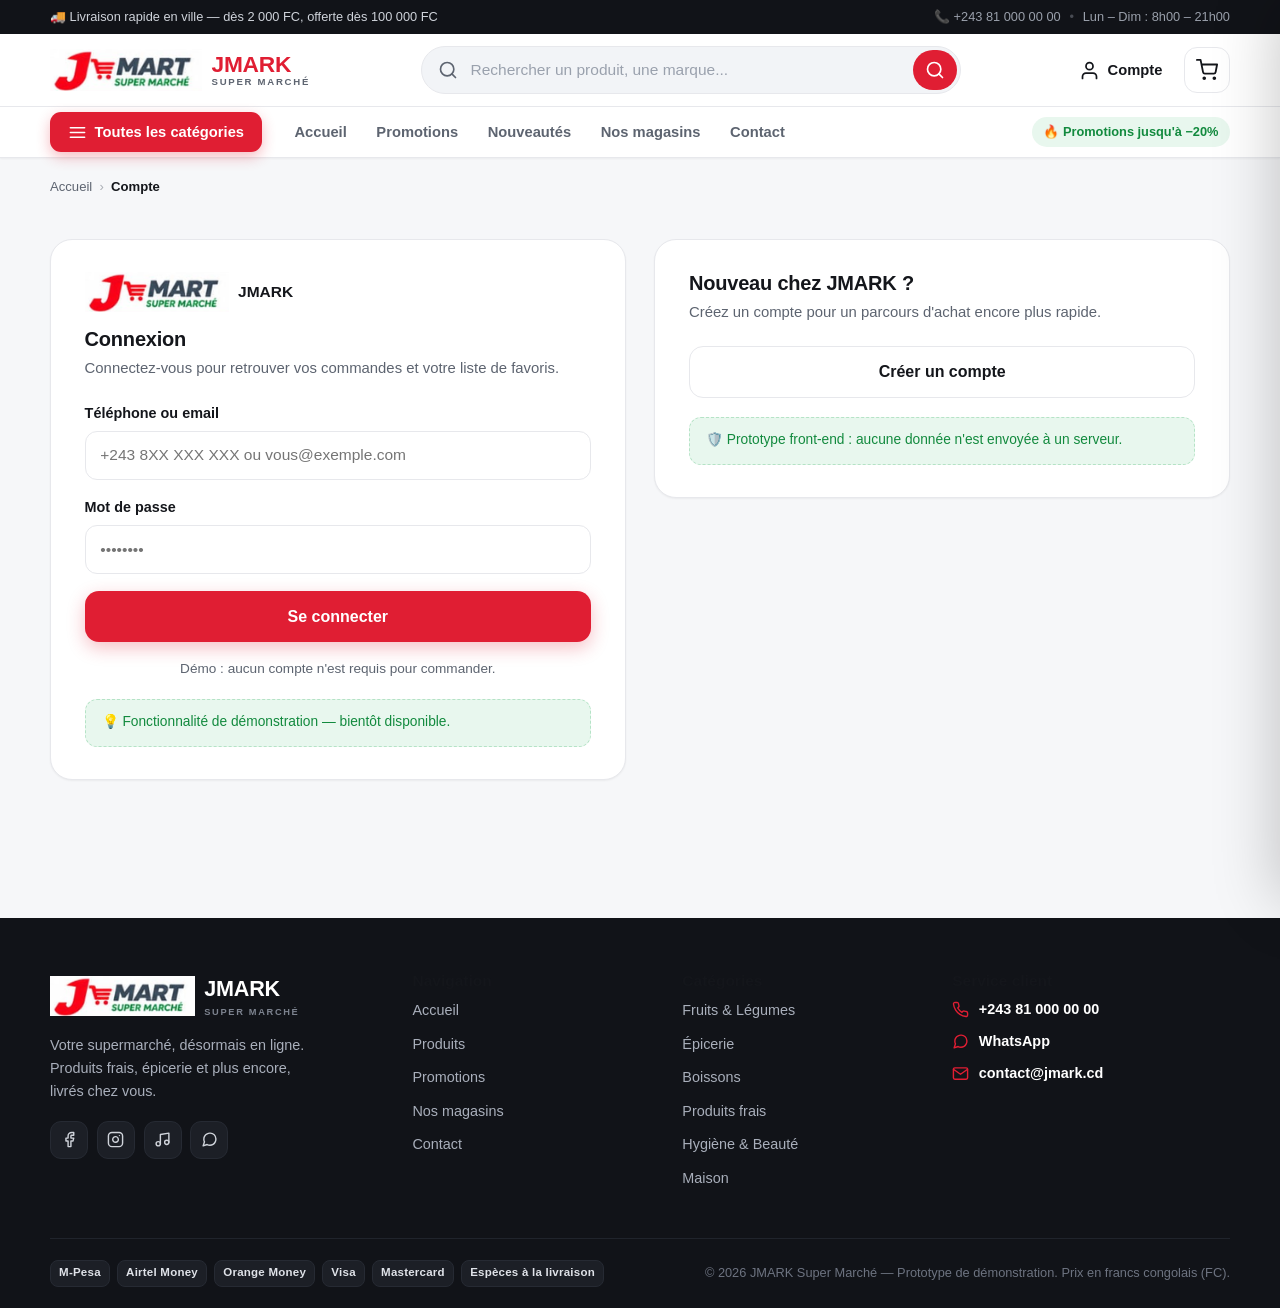
==== account.html @ 20c82e5f "Ajout maquette JMARK : prototype e-commerce front-end Site HTML/CSS/JS vanille multi-pages (panier l" ====
<!DOCTYPE html>
<html lang="fr">
<head>
<meta charset="UTF-8">
<meta name="viewport" content="width=device-width, initial-scale=1.0">
<title>JMARK — Connexion / Compte</title>
<meta name="description" content="Espace client JMARK (démonstration).">
<link rel="icon" href="assets/logo/logo.png">
<link rel="stylesheet" href="css/base.css">
<link rel="stylesheet" href="css/layout.css">
<link rel="stylesheet" href="css/components.css">
<link rel="stylesheet" href="css/pages.css">
</head>
<body data-page="account">

<!-- Barre promo -->
<div class="topbar">
  <div class="container topbar-inner">
    <span>🚚 Livraison rapide en ville — dès 2 000 FC, offerte dès 100 000 FC</span>
    <span class="topbar-contact">📞 +243 81 000 00 00 <span class="sep">•</span> Lun – Dim : 8h00 – 21h00</span>
  </div>
</div>

<!-- En-tête -->
<header class="site-header">
  <div class="container header-main">
    <button class="menu-btn" id="menuBtn" type="button" aria-label="Ouvrir le menu" aria-expanded="false">
      <svg viewBox="0 0 24 24" fill="none" stroke="currentColor" stroke-width="2" stroke-linecap="round" aria-hidden="true"><line x1="3" y1="6" x2="21" y2="6"></line><line x1="3" y1="12" x2="21" y2="12"></line><line x1="3" y1="18" x2="21" y2="18"></line></svg>
    </button>
    <a class="brand" href="index.html">
      <img src="assets/logo/logo.png" alt="JMARK">
      <span class="brand-text"><strong>JMARK</strong><small>SUPER MARCHÉ</small></span>
    </a>
    <form class="header-search" data-header-search role="search" action="products.html">
      <svg viewBox="0 0 24 24" fill="none" stroke="currentColor" stroke-width="2" stroke-linecap="round" stroke-linejoin="round" aria-hidden="true"><circle cx="11" cy="11" r="8"></circle><line x1="21" y1="21" x2="16.65" y2="16.65"></line></svg>
      <input type="search" name="q" placeholder="Rechercher un produit, une marque..." aria-label="Rechercher un produit">
      <button type="submit" aria-label="Lancer la recherche">
        <svg viewBox="0 0 24 24" fill="none" stroke="currentColor" stroke-width="2" stroke-linecap="round" stroke-linejoin="round" aria-hidden="true"><circle cx="11" cy="11" r="8"></circle><line x1="21" y1="21" x2="16.65" y2="16.65"></line></svg>
      </button>
    </form>
    <div class="header-actions">
      <a class="header-link" href="account.html">
        <svg viewBox="0 0 24 24" fill="none" stroke="currentColor" stroke-width="2" stroke-linecap="round" stroke-linejoin="round" aria-hidden="true"><path d="M20 21v-2a4 4 0 0 0-4-4H8a4 4 0 0 0-4 4v2"></path><circle cx="12" cy="7" r="4"></circle></svg>
        <span>Compte</span>
      </a>
      <button class="cart-btn" id="cartOpen" type="button" aria-label="Ouvrir le panier">
        <svg viewBox="0 0 24 24" fill="none" stroke="currentColor" stroke-width="2" stroke-linecap="round" stroke-linejoin="round" aria-hidden="true"><circle cx="9" cy="21" r="1"></circle><circle cx="20" cy="21" r="1"></circle><path d="M1 1h4l2.68 13.39a2 2 0 0 0 2 1.61h9.72a2 2 0 0 0 2-1.61L23 6H6"></path></svg>
        <b class="cart-count" data-cart-count>0</b>
      </button>
    </div>
  </div>
  <div class="header-nav">
    <div class="container header-nav-inner">
      <div class="cat-wrap">
        <button class="cat-btn" id="catBtn" type="button" aria-expanded="false">
          <svg viewBox="0 0 24 24" fill="none" stroke="currentColor" stroke-width="2" stroke-linecap="round" aria-hidden="true"><line x1="3" y1="6" x2="21" y2="6"></line><line x1="3" y1="12" x2="21" y2="12"></line><line x1="3" y1="18" x2="21" y2="18"></line></svg>
          <span>Toutes les catégories</span>
        </button>
        <div class="cat-menu" id="catMenu" aria-hidden="true">
          <div class="cat-menu-title">Parcourir les catégories</div>
          <div class="cat-menu-list" id="catMenuList"></div>
          <a class="cat-menu-all" href="products.html">Voir tout le catalogue</a>
        </div>
      </div>
      <nav class="main-nav" id="mainNav" aria-label="Navigation principale">
        <div class="main-nav-links">
          <a class="nav-link is-active" data-nav="home" href="index.html">Accueil</a>
          <a class="nav-link" data-nav="promotions" href="promotions.html">Promotions</a>
          <a class="nav-link" href="products.html?cat=nouveautes">Nouveautés</a>
          <a class="nav-link" data-nav="stores" href="stores.html">Nos magasins</a>
          <a class="nav-link" data-nav="contact" href="contact.html">Contact</a>
        </div>
        <div class="main-nav-cats">
          <div class="mob-cats-title">Toutes les catégories</div>
          <div class="mob-cats" id="mobCats"></div>
        </div>
      </nav>
      <div class="header-chip">🔥 Promotions jusqu'à −20%</div>
    </div>
  </div>
</header>

<!-- Drawer panier -->
<div class="drawer-overlay" id="drawerOverlay" data-drawer-close></div>
<aside class="cart-drawer" id="cartDrawer" aria-hidden="true" aria-label="Panier">
  <div class="drawer-head">
    <h3>Mon panier <span id="drawerHeadCount"></span></h3>
    <button class="drawer-close" type="button" data-drawer-close aria-label="Fermer le panier">
      <svg viewBox="0 0 24 24" fill="none" stroke="currentColor" stroke-width="2" stroke-linecap="round" aria-hidden="true"><line x1="18" y1="6" x2="6" y2="18"></line><line x1="6" y1="6" x2="18" y2="18"></line></svg>
    </button>
  </div>
  <div class="drawer-items" id="drawerItems"></div>
  <div class="drawer-empty" id="drawerEmpty">
    <div class="de-icon">
      <svg viewBox="0 0 24 24" fill="none" stroke="currentColor" stroke-width="2" stroke-linecap="round" stroke-linejoin="round" aria-hidden="true"><circle cx="9" cy="21" r="1"></circle><circle cx="20" cy="21" r="1"></circle><path d="M1 1h4l2.68 13.39a2 2 0 0 0 2 1.61h9.72a2 2 0 0 0 2-1.61L23 6H6"></path></svg>
    </div>
    <h3>Votre panier est vide</h3>
    <p>Parcourez nos rayons et ajoutez vos produits préférés.</p>
    <a class="btn btn-primary" href="products.html">Découvrir les produits</a>
  </div>
  <div class="drawer-foot" id="drawerFoot">
    <div class="drawer-sub-row"><span>Sous-total</span><span id="drawerSub">0 FC</span></div>
    <div class="drawer-grand"><span>TOTAL</span><span id="drawerTotal">0 FC</span></div>
    <a class="btn btn-outline btn-block" href="cart.html">Voir le panier</a>
    <a class="btn btn-primary btn-block" href="checkout.html">Commander</a>
    <div class="drawer-free">🚚 Livraison offerte dès 100 000 FC</div>
  </div>
</aside>

<!-- Contenu principal -->
<main>
<div class="container"><div class="breadcrumbs"><a href="index.html">Accueil</a> <span class="sep">›</span> <span class="current">Compte</span></div></div>
<section class="section" style="padding-top:1.2rem">
  <div class="container">
    <div class="auth-layout">
      <div class="auth-card">
        <div class="auth-brand"><img src="assets/logo/logo.png" alt="JMARK"><strong>JMARK</strong></div>
        <h2>Connexion</h2>
        <p class="auth-sub">Connectez-vous pour retrouver vos commandes et votre liste de favoris.</p>
        <form id="accountForm" novalidate>
          <div class="field">
            <label for="accId">Téléphone ou email</label>
            <input id="accId" type="text" placeholder="+243 8XX XXX XXX ou vous@exemple.com">
          </div>
          <div class="field">
            <label for="accPwd">Mot de passe</label>
            <div style="position:relative">
              <input id="accPwd" type="password" placeholder="••••••••">
            </div>
          </div>
          <button class="btn btn-primary btn-lg btn-block" type="submit">Se connecter</button>
        </form>
        <p class="is-muted" style="font-size:.85rem;text-align:center;margin:1rem 0 0">Démo : aucun compte n'est requis pour commander.</p>
        <div class="auth-note">💡 Fonctionnalité de démonstration — bientôt disponible.</div>
      </div>
      <div class="auth-card">
        <h2>Nouveau chez JMARK ?</h2>
        <p class="auth-sub">Créez un compte pour un parcours d'achat encore plus rapide.</p>
        <a class="btn btn-outline btn-lg btn-block" href="#" id="accountSignupBtn">Créer un compte</a>
        <div class="auth-note">🛡️ Prototype front-end : aucune donnée n'est envoyée à un serveur.</div>
      </div>
    </div>
  </div>
</section>
</main>

<!-- Pied de page -->
<footer class="site-footer">
  <div class="container">
    <div class="footer-grid">
      <div>
        <div class="footer-brand">
          <img src="assets/logo/logo.png" alt="JMARK">
          <span><strong>JMARK</strong><small>SUPER MARCHÉ</small></span>
        </div>
        <p class="footer-desc">Votre supermarché, désormais en ligne. Produits frais, épicerie et plus encore, livrés chez vous.</p>
        <div class="socials">
          <a href="#" data-notify="Nos réseaux sociaux arrivent bientôt." aria-label="Facebook"><svg viewBox="0 0 24 24" fill="none" stroke="currentColor" stroke-width="2" stroke-linecap="round" stroke-linejoin="round"><path d="M18 2h-3a5 5 0 0 0-5 5v3H7v4h3v8h4v-8h3l1-4h-4V7a1 1 0 0 1 1-1h3z"></path></svg></a>
          <a href="#" data-notify="Nos réseaux sociaux arrivent bientôt." aria-label="Instagram"><svg viewBox="0 0 24 24" fill="none" stroke="currentColor" stroke-width="2" stroke-linecap="round" stroke-linejoin="round"><rect x="2" y="2" width="20" height="20" rx="5" ry="5"></rect><path d="M16 11.37A4 4 0 1 1 12.63 8 4 4 0 0 1 16 11.37z"></path><line x1="17.5" y1="6.5" x2="17.51" y2="6.5"></line></svg></a>
          <a href="#" data-notify="Nos réseaux sociaux arrivent bientôt." aria-label="TikTok"><svg viewBox="0 0 24 24" fill="none" stroke="currentColor" stroke-width="2" stroke-linecap="round" stroke-linejoin="round"><path d="M9 18V5l12-2v13"></path><circle cx="6" cy="18" r="3"></circle><circle cx="18" cy="16" r="3"></circle></svg></a>
          <a href="#" data-notify="Nos réseaux sociaux arrivent bientôt." aria-label="WhatsApp"><svg viewBox="0 0 24 24" fill="none" stroke="currentColor" stroke-width="2" stroke-linecap="round" stroke-linejoin="round"><path d="M21 11.5a8.38 8.38 0 0 1-.9 3.8 8.5 8.5 0 0 1-7.6 4.7 8.38 8.38 0 0 1-3.8-.9L3 21l1.9-5.7a8.38 8.38 0 0 1-.9-3.8 8.5 8.5 0 0 1 4.7-7.6 8.38 8.38 0 0 1 3.8-.9h.5a8.48 8.48 0 0 1 8 8v.5z"></path></svg></a>
        </div>
      </div>
      <div class="footer-col">
        <h4>Navigation</h4>
        <ul>
          <li><a href="index.html">Accueil</a></li>
          <li><a href="products.html">Produits</a></li>
          <li><a href="promotions.html">Promotions</a></li>
          <li><a href="stores.html">Nos magasins</a></li>
          <li><a href="contact.html">Contact</a></li>
        </ul>
      </div>
      <div class="footer-col">
        <h4>Catégories</h4>
        <ul>
          <li><a href="products.html?category=Fruits%20%26%20L%C3%A9gumes">Fruits &amp; Légumes</a></li>
          <li><a href="products.html?category=%C3%89picerie">Épicerie</a></li>
          <li><a href="products.html?category=Boissons">Boissons</a></li>
          <li><a href="products.html?category=Produits%20frais">Produits frais</a></li>
          <li><a href="products.html?category=Hygi%C3%A8ne%20%26%20Beaut%C3%A9">Hygiène &amp; Beauté</a></li>
          <li><a href="products.html?category=Maison">Maison</a></li>
        </ul>
      </div>
      <div class="footer-col">
        <h4>Service client</h4>
        <ul class="footer-contact">
          <li><svg viewBox="0 0 24 24" fill="none" stroke="currentColor" stroke-width="2" stroke-linecap="round" stroke-linejoin="round"><path d="M22 16.92v3a2 2 0 0 1-2.18 2 19.79 19.79 0 0 1-8.63-3.07 19.5 19.5 0 0 1-6-6 19.79 19.79 0 0 1-3.07-8.67A2 2 0 0 1 4.11 2h3a2 2 0 0 1 2 1.72 12.84 12.84 0 0 0 .7 2.81 2 2 0 0 1-.45 2.11L8.09 9.91a16 16 0 0 0 6 6l1.27-1.27a2 2 0 0 1 2.11-.45 12.84 12.84 0 0 0 2.81.7A2 2 0 0 1 22 16.92z"></path></svg><a class="fc-hl" href="tel:+243810000000">+243 81 000 00 00</a></li>
          <li><svg viewBox="0 0 24 24" fill="none" stroke="currentColor" stroke-width="2" stroke-linecap="round" stroke-linejoin="round"><path d="M21 11.5a8.38 8.38 0 0 1-.9 3.8 8.5 8.5 0 0 1-7.6 4.7 8.38 8.38 0 0 1-3.8-.9L3 21l1.9-5.7a8.38 8.38 0 0 1-.9-3.8 8.5 8.5 0 0 1 4.7-7.6 8.38 8.38 0 0 1 3.8-.9h.5a8.48 8.48 0 0 1 8 8v.5z"></path></svg><a class="fc-hl" href="https://wa.me/243810000000">WhatsApp</a></li>
          <li><svg viewBox="0 0 24 24" fill="none" stroke="currentColor" stroke-width="2" stroke-linecap="round" stroke-linejoin="round"><path d="M4 4h16c1.1 0 2 .9 2 2v12c0 1.1-.9 2-2 2H4c-1.1 0-2-.9-2-2V6c0-1.1.9-2 2-2z"></path><polyline points="22,6 12,13 2,6"></polyline></svg><a class="fc-hl" href="mailto:contact@jmark.cd">contact@jmark.cd</a></li>
        </ul>
      </div>
    </div>
    <div class="footer-bottom">
      <div class="pay-chips">
        <span class="pay-chip">M-Pesa</span>
        <span class="pay-chip">Airtel Money</span>
        <span class="pay-chip">Orange Money</span>
        <span class="pay-chip">Visa</span>
        <span class="pay-chip">Mastercard</span>
        <span class="pay-chip">Espèces à la livraison</span>
      </div>
      <div class="footer-copy">© 2026 JMARK Super Marché — Prototype de démonstration. Prix en francs congolais (FC).</div>
    </div>
  </div>
</footer>

<!-- Navigation basse mobile -->
<nav class="bottom-nav" aria-label="Navigation mobile">
  <a class="bn-item is-active" data-bn="home" href="index.html">
    <svg viewBox="0 0 24 24" fill="none" stroke="currentColor" stroke-width="2" stroke-linecap="round" stroke-linejoin="round" aria-hidden="true"><path d="M3 9l9-7 9 7v11a2 2 0 0 1-2 2H5a2 2 0 0 1-2-2z"></path><polyline points="9 22 9 12 15 12 15 22"></polyline></svg>
    <span>Accueil</span>
  </a>
  <button class="bn-item" id="bottomSearch" type="button">
    <svg viewBox="0 0 24 24" fill="none" stroke="currentColor" stroke-width="2" stroke-linecap="round" stroke-linejoin="round" aria-hidden="true"><circle cx="11" cy="11" r="8"></circle><line x1="21" y1="21" x2="16.65" y2="16.65"></line></svg>
    <span>Rechercher</span>
  </button>
  <button class="bn-item" id="bottomCart" type="button" aria-label="Ouvrir le panier">
    <svg viewBox="0 0 24 24" fill="none" stroke="currentColor" stroke-width="2" stroke-linecap="round" stroke-linejoin="round" aria-hidden="true"><circle cx="9" cy="21" r="1"></circle><circle cx="20" cy="21" r="1"></circle><path d="M1 1h4l2.68 13.39a2 2 0 0 0 2 1.61h9.72a2 2 0 0 0 2-1.61L23 6H6"></path></svg>
    <span>Panier</span>
    <b class="bn-count is-hidden" data-cart-count>0</b>
  </button>
  <a class="bn-item" data-bn="account" href="account.html">
    <svg viewBox="0 0 24 24" fill="none" stroke="currentColor" stroke-width="2" stroke-linecap="round" stroke-linejoin="round" aria-hidden="true"><path d="M20 21v-2a4 4 0 0 0-4-4H8a4 4 0 0 0-4 4v2"></path><circle cx="12" cy="7" r="4"></circle></svg>
    <span>Compte</span>
  </a>
</nav>

<script src="js/data.js"></script>
<script src="js/cart.js"></script>
<script src="js/main.js"></script>
</body>
</html>
---- css/base.css ----
/* ============================================
   JMARK SUPER MARCHÉ — Base : tokens, reset,
   typographie, boutons, formulaires, badges
   ============================================ */

:root{
  --c-bg:#f6f7f9;
  --c-surface:#ffffff;
  --c-surface-2:#f2f4f7;
  --c-primary:#e01e33;            /* rouge JMARK */
  --c-primary-dark:#b21226;
  --c-primary-soft:#fdeaec;
  --c-accent:#16a34a;             /* vert produits frais */
  --c-accent-dark:#128a3e;
  --c-accent-soft:#e8f7ee;
  --c-warn:#d97706;
  --c-text:#14161b;
  --c-muted:#5d6470;
  --c-border:#e7e8ec;
  --c-success:#16a34a;
  --c-danger:#dc2626;
  --radius:16px;
  --radius-sm:10px;
  --radius-lg:22px;
  --shadow-sm:0 1px 2px rgba(20,22,27,.05);
  --shadow-md:0 8px 26px rgba(20,22,27,.09);
  --shadow-lg:0 22px 54px rgba(20,22,27,.16);
  --font:-apple-system,BlinkMacSystemFont,"Segoe UI",Roboto,"Helvetica Neue",Arial,sans-serif;
  --header-h:72px;
}

*,*::before,*::after{box-sizing:border-box}
html{scroll-behavior:smooth}
body{
  margin:0;background:var(--c-bg);
  color:var(--c-text);font:15.5px/1.55 var(--font);
  -webkit-font-smoothing:antialiased;
  min-height:100vh;display:flex;flex-direction:column;
}
body.no-scroll{overflow:hidden}
main{flex:1}
img{max-width:100%;display:block}
h1,h2,h3,h4{line-height:1.18;margin:0 0 .5em;color:var(--c-text)}
h1{font-size:clamp(1.9rem,4.5vw,2.9rem);letter-spacing:-.02em;font-weight:800}
h2{font-size:clamp(1.35rem,3vw,1.75rem);letter-spacing:-.01em;font-weight:800}
h3{font-size:1.08rem;font-weight:700}
p{margin:0 0 1em}
a{color:inherit;text-decoration:none}
ul{margin:0;padding:0;list-style:none}
input,select,textarea,button{font:inherit}
button{cursor:pointer}
svg{flex:none}

.container{width:100%;max-width:1220px;margin:0 auto;padding:0 20px}

/* ---------- Utilitaires ---------- */
.is-hidden{display:none !important}
.is-muted{color:var(--c-muted)}
.text-center{text-align:center}

/* ---------- Boutons ---------- */
.btn{
  display:inline-flex;align-items:center;justify-content:center;gap:.5rem;
  border:1px solid transparent;border-radius:12px;
  padding:.72em 1.25em;font-weight:650;font-size:.94rem;line-height:1.2;
  cursor:pointer;white-space:nowrap;user-select:none;text-align:center;
  transition:background-color .18s,border-color .18s,color .18s,transform .12s,box-shadow .18s;
}
.btn:focus-visible{outline:3px solid rgba(224,30,51,.35);outline-offset:2px}
.btn:active{transform:translateY(1px)}
.btn svg{width:18px;height:18px}

.btn-primary{background:var(--c-primary);color:#fff;box-shadow:0 6px 18px rgba(224,30,51,.28)}
.btn-primary:hover{background:var(--c-primary-dark)}
.btn-outline{background:var(--c-surface);border-color:var(--c-border);color:var(--c-text)}
.btn-outline:hover{border-color:var(--c-primary);color:var(--c-primary)}
.btn-ghost{background:transparent;color:var(--c-muted)}
.btn-ghost:hover{background:var(--c-surface-2);color:var(--c-text)}
.btn-white{background:#fff;color:var(--c-primary)}
.btn-white:hover{background:var(--c-primary-soft)}
.btn-success{background:var(--c-accent);color:#fff}
.btn-success:hover{background:var(--c-accent-dark)}

.btn-block{width:100%}
.btn-lg{padding:.95em 1.7em;font-size:1rem;border-radius:14px}
.btn-sm{padding:.5em .9em;font-size:.85rem;border-radius:10px}
.btn[disabled],.btn.is-busy{opacity:.6;cursor:not-allowed}
.btn-spinner{width:18px;height:18px;border-radius:50%;
  border:3px solid rgba(255,255,255,.35);border-top-color:#fff;
  animation:spin .7s linear infinite}

@keyframes spin{to{transform:rotate(360deg)}}

/* ---------- Formulaires ---------- */
.field{margin-bottom:1.05rem}
.field label{display:block;font-weight:650;font-size:.9rem;margin-bottom:.4rem}
.field label .req{color:var(--c-danger)}
.field input,.field select,.field textarea{
  width:100%;padding:.74em .95em;border:1px solid var(--c-border);border-radius:12px;
  background:#fff;color:var(--c-text);transition:border-color .15s,box-shadow .15s;
}
.field input:focus,.field select:focus,.field textarea:focus{
  outline:none;border-color:var(--c-primary);box-shadow:0 0 0 4px var(--c-primary-soft);
}
.field.has-error input,.field.has-error select,.field.has-error textarea{border-color:var(--c-danger);box-shadow:0 0 0 4px rgba(220,38,38,.08)}
.field .error{display:none;color:var(--c-danger);font-size:.8rem;margin-top:.3rem}
.field.has-error .error{display:block}
.field-hint{font-size:.8rem;color:var(--c-muted);margin-top:.25rem}
.grid-2{display:grid;grid-template-columns:1fr 1fr;gap:0 1rem}

/* ---------- Badges & pastilles ---------- */
.discount-pill{
  position:absolute;left:12px;top:12px;z-index:2;
  background:var(--c-primary);color:#fff;font-size:.78rem;font-weight:800;
  letter-spacing:.02em;border-radius:999px;padding:.38em .75em;
  box-shadow:0 4px 12px rgba(224,30,51,.35);
}
.product-badge{
  position:absolute;right:12px;top:12px;z-index:2;
  background:#fff;color:var(--c-text);font-size:.72rem;font-weight:750;
  letter-spacing:.03em;border-radius:999px;padding:.36em .72em;
  border:1px solid var(--c-border);box-shadow:var(--shadow-sm);
}
.product-badge.is-new{background:var(--c-accent-soft);color:var(--c-accent-dark);border-color:rgba(22,163,74,.25)}
.stock-badge{display:inline-flex;align-items:center;gap:.45rem;font-size:.88rem;font-weight:650}
.stock-badge .dot{width:9px;height:9px;border-radius:50%}
.stock-badge.is-in{color:var(--c-accent-dark)}
.stock-badge.is-in .dot{background:var(--c-accent)}
.stock-badge.is-out{color:var(--c-muted)}
.stock-badge.is-out .dot{background:#cbd2dc}
.badge-free{background:var(--c-accent-soft);color:var(--c-accent-dark);font-size:.74rem;font-weight:750;
  border-radius:999px;padding:.24em .65em;white-space:nowrap}

/* Introduction de page */
.page-intro{background:linear-gradient(180deg,#fff,var(--c-bg));padding:1.9rem 0 .4rem}
.page-intro h1{margin-bottom:.25rem}
.page-intro p{color:var(--c-muted);margin:0}
.intro-row{display:flex;align-items:flex-end;justify-content:space-between;gap:1rem;flex-wrap:wrap}
---- css/layout.css ----
/* ============================================
   JMARK — Layout : barre promo, header, hero,
   sections, footer, nav basse, drawer, toast
   ============================================ */

/* ---------- Barre supérieure ---------- */
.topbar{background:#111318;color:#cfd3da;font-size:.8rem}
.topbar-inner{display:flex;align-items:center;justify-content:space-between;gap:1rem;min-height:34px;flex-wrap:wrap;padding-top:4px;padding-bottom:4px}
.topbar strong{color:#fff}
.topbar .topbar-contact{display:flex;align-items:center;gap:.55rem;color:#9aa0ab}
.topbar .topbar-contact .sep{opacity:.4}

/* ---------- Header ---------- */
.site-header{
  position:sticky;top:0;z-index:90;
  background:rgba(255,255,255,.96);backdrop-filter:blur(10px);
  border-bottom:1px solid var(--c-border);
  box-shadow:var(--shadow-sm);
}
.header-main{height:var(--header-h);display:flex;align-items:center;gap:1.1rem}

.menu-btn{
  display:none;width:44px;height:44px;border-radius:12px;border:1px solid var(--c-border);
  background:#fff;color:var(--c-text);align-items:center;justify-content:center;
}
.menu-btn svg{width:22px;height:22px}
.menu-btn:hover{border-color:var(--c-primary);color:var(--c-primary)}

.brand{display:flex;align-items:center;gap:.6rem;margin-right:.4rem}
.brand img{height:42px;width:auto}
.brand-text{display:flex;flex-direction:column;line-height:1.05}
.brand-text strong{font-size:1.42rem;font-weight:900;letter-spacing:-.01em;color:var(--c-primary)}
.brand-text small{font-size:.6rem;font-weight:750;letter-spacing:.18em;color:var(--c-muted)}

.header-search{
  flex:1;max-width:540px;margin-left:auto;display:flex;align-items:center;
  background:var(--c-surface-2);border:1px solid var(--c-border);border-radius:999px;
  padding-left:1rem;transition:border-color .15s,box-shadow .15s,background-color .15s;
}
.header-search:focus-within{border-color:var(--c-primary);background:#fff;box-shadow:0 0 0 4px var(--c-primary-soft)}
.header-search svg{width:20px;height:20px;color:var(--c-muted)}
.header-search input{
  flex:1;min-width:0;border:0;background:transparent;padding:.72em .8em;
  color:var(--c-text);
}
.header-search input:focus{outline:none}
.header-search input::placeholder{color:#9aa1ad}
.header-search button{
  border:0;background:var(--c-primary);color:#fff;border-radius:999px;
  width:44px;height:40px;margin:3px;display:flex;align-items:center;justify-content:center;
  transition:background-color .15s;
}
.header-search button:hover{background:var(--c-primary-dark)}
.header-search button svg{color:#fff}

.header-actions{display:flex;align-items:center;gap:.55rem;margin-left:auto}
.header-link{
  display:flex;align-items:center;gap:.5rem;padding:.55rem .8rem;border-radius:12px;
  color:var(--c-text);font-weight:650;font-size:.92rem;transition:background-color .15s,color .15s;
}
.header-link svg{width:21px;height:21px}
.header-link:hover{background:var(--c-primary-soft);color:var(--c-primary)}

.cart-btn{
  position:relative;display:inline-flex;align-items:center;justify-content:center;
  width:46px;height:46px;border-radius:13px;border:1px solid var(--c-border);
  background:#fff;color:var(--c-text);transition:border-color .15s,color .15s,box-shadow .15s;
}
.cart-btn:hover{border-color:var(--c-primary);color:var(--c-primary);box-shadow:var(--shadow-sm)}
.cart-btn svg{width:22px;height:22px}
.cart-count{
  position:absolute;top:-6px;right:-8px;min-width:21px;height:21px;padding:0 5px;
  border-radius:999px;background:var(--c-primary);color:#fff;
  font-size:.72rem;font-weight:800;display:flex;align-items:center;justify-content:center;
  border:2px solid #fff;line-height:1;
}
.cart-count.is-hidden{display:none}

/* ---------- Navigation secondaire (desktop) ---------- */
.header-nav{background:#fff;border-top:1px solid var(--c-border);display:block}
.header-nav-inner{display:flex;align-items:center;gap:1.2rem;min-height:50px}

.cat-wrap{position:relative;flex:none}
.cat-btn{
  display:flex;align-items:center;gap:.5rem;height:40px;padding:0 1.1rem;
  background:var(--c-primary);color:#fff;font-weight:750;font-size:.92rem;
  border:0;border-radius:11px;box-shadow:0 5px 14px rgba(224,30,51,.3);
  transition:background-color .15s,transform .12s;
}
.cat-btn:hover{background:var(--c-primary-dark)}
.cat-btn svg{width:19px;height:19px}

.cat-menu{
  position:absolute;top:calc(100% + 10px);left:0;width:440px;z-index:96;
  background:#fff;border:1px solid var(--c-border);border-radius:var(--radius-lg);
  box-shadow:var(--shadow-lg);padding:1rem;display:none;
}
.cat-menu.is-open{display:block}
.cat-menu-title{font-weight:800;font-size:1rem;padding:.2rem .4rem .7rem}
.cat-menu-list{display:grid;grid-template-columns:1fr 1fr;gap:.4rem}
.cat-menu-item{
  display:flex;align-items:center;gap:.7rem;padding:.6rem .7rem;border-radius:12px;
  font-weight:650;font-size:.9rem;transition:background-color .15s,color .15s;
}
.cat-menu-item:hover{background:var(--c-primary-soft);color:var(--c-primary-dark)}
.cat-menu-item .cm-emoji{font-size:1.3rem}
.cat-menu-item .cm-count{display:block;font-size:.75rem;font-weight:550;color:var(--c-muted)}
.cat-menu-all{display:block;margin-top:.7rem;padding:.7rem;text-align:center;border-top:1px dashed var(--c-border);
  color:var(--c-primary);font-weight:750;font-size:.9rem}
.cat-menu-all:hover{color:var(--c-primary-dark)}
.cat-menu-link{color:inherit}

.main-nav{display:flex;align-items:center;gap:.15rem;flex:1}
.main-nav-links{display:flex;align-items:center;gap:.15rem;flex-wrap:wrap}
.nav-link{
  padding:.5rem .85rem;border-radius:10px;color:var(--c-muted);
  font-weight:600;font-size:.92rem;white-space:nowrap;transition:color .15s,background-color .15s;
}
.nav-link:hover{color:var(--c-text);background:var(--c-surface-2)}
.nav-link.is-active{color:var(--c-primary-dark);background:var(--c-primary-soft);font-weight:750}
.main-nav-cats{display:none}
.header-chip{
  margin-left:auto;flex:none;display:inline-flex;align-items:center;gap:.45rem;
  background:var(--c-accent-soft);color:var(--c-accent-dark);font-size:.8rem;font-weight:750;
  border-radius:999px;padding:.4em .9em;
}

/* ---------- Hero ---------- */
.hero{position:relative;height:min(66vh,520px);min-height:430px;overflow:hidden;background:#14161b}
.hero-slide{position:absolute;inset:0;opacity:0;visibility:hidden;transition:opacity .7s ease,visibility .7s}
.hero-slide.is-active{opacity:1;visibility:visible;position:relative}
.hero-bg{position:absolute;inset:0;background-size:cover;background-position:center;transform:scale(1.02)}
.hero-shade{position:absolute;inset:0;
  background:linear-gradient(90deg,rgba(12,13,16,.72) 0%,rgba(12,13,16,.45) 42%,rgba(12,13,16,.08) 72%)}
.hero-content{position:relative;z-index:2;color:#fff;padding:5.2rem 0;max-width:600px}
.hero-content .hero-kicker{
  display:inline-flex;align-items:center;gap:.45rem;background:rgba(255,255,255,.16);
  border:1px solid rgba(255,255,255,.28);color:#fff;font-weight:700;font-size:.78rem;
  letter-spacing:.08em;text-transform:uppercase;border-radius:999px;padding:.4em 1em;margin-bottom:1rem;
  backdrop-filter:blur(4px);
}
.hero-content h1{margin:0 0 .55rem;font-size:clamp(2.1rem,5vw,3.5rem);color:#fff;letter-spacing:-.02em}
.hero-content .hero-sub{font-size:clamp(1rem,2vw,1.22rem);color:rgba(255,255,255,.85);margin:0 0 1.7rem}
.hero-cta{display:inline-flex;gap:.6rem;box-shadow:0 12px 30px rgba(0,0,0,.28)}

.hero-arrow{
  position:absolute;top:50%;transform:translateY(-50%);z-index:5;
  width:48px;height:48px;border-radius:50%;border:1px solid rgba(255,255,255,.35);
  background:rgba(0,0,0,.25);color:#fff;font-size:1.7rem;line-height:1;
  display:flex;align-items:center;justify-content:center;padding-bottom:.25rem;
  backdrop-filter:blur(4px);transition:background-color .15s;
}
.hero-arrow:hover{background:rgba(0,0,0,.5)}
.hero-arrow.prev{left:18px}
.hero-arrow.next{right:18px}
.hero-dots{position:absolute;left:24px;bottom:20px;z-index:5;display:flex;gap:.5rem}
.hero-dot{width:9px;height:9px;border-radius:999px;border:0;background:rgba(255,255,255,.45);padding:0;transition:width .2s,background-color .2s}
.hero-dot.is-active{width:26px;background:#fff}

/* ---------- Sections ---------- */
.section{padding:3.1rem 0}
.section-head{display:flex;align-items:flex-end;justify-content:space-between;gap:1rem;flex-wrap:wrap;margin-bottom:1.5rem}
.section-title{display:flex;align-items:center;gap:.6rem;margin:0}
.section-title .st-emoji{font-size:1.5rem}
.section-link{color:var(--c-primary);font-weight:700;font-size:.92rem;white-space:nowrap}
.section-link:hover{color:var(--c-primary-dark);text-decoration:underline}

/* Features band */
.features{display:grid;grid-template-columns:repeat(4,1fr);gap:1rem;margin-top:1.6rem}
.feature{
  background:var(--c-surface);border:1px solid var(--c-border);border-radius:var(--radius);
  padding:1.15rem 1.2rem;display:flex;gap:.85rem;align-items:flex-start;box-shadow:var(--shadow-sm);
}
.feature-icon{
  flex:none;width:44px;height:44px;border-radius:13px;
  background:var(--c-primary-soft);color:var(--c-primary);
  display:flex;align-items:center;justify-content:center;
}
.feature-icon svg{width:22px;height:22px}
.feature h3{margin:0 0 .15rem;font-size:.98rem}
.feature p{margin:0;color:var(--c-muted);font-size:.85rem;line-height:1.45}

/* Bande CTA */
.cta-band{
  background:linear-gradient(120deg,#b21226,#e01e33 55%,#f43f4f);
  border-radius:var(--radius-lg);color:#fff;padding:2.3rem 2.5rem;
  display:flex;align-items:center;justify-content:space-between;gap:2rem;flex-wrap:wrap;
  box-shadow:0 18px 44px rgba(224,30,51,.28);
}
.cta-band h2{margin:0 0 .3rem;color:#fff}
.cta-band p{color:rgba(255,255,255,.88);margin:0}
.cta-band .btn{background:#fff;color:var(--c-primary)}
.cta-band .btn:hover{background:var(--c-primary-soft)}

/* ---------- Footer ---------- */
.site-footer{background:#111318;color:#a9afbb;margin-top:3.5rem;padding:3.4rem 0 0}
.footer-grid{display:grid;grid-template-columns:1.4fr 1fr 1fr 1.2fr;gap:2.4rem;padding-bottom:2.4rem}
.footer-brand{display:flex;align-items:center;gap:.6rem;margin-bottom:.9rem}
.footer-brand img{height:40px;width:auto}
.footer-brand strong{font-size:1.35rem;font-weight:900;color:#fff;letter-spacing:-.01em}
.footer-brand small{display:block;font-size:.58rem;letter-spacing:.18em;color:#7d838f;font-weight:750}
.footer-desc{font-size:.9rem;line-height:1.6;max-width:34ch}
.footer h4{color:#fff;font-size:.95rem;margin:0 0 1rem;letter-spacing:.02em}
.footer-col li{margin-bottom:.6rem}
.footer-col a{font-size:.9rem;transition:color .15s}
.footer-col a:hover{color:var(--c-primary)}
.footer-col a.fc-hl{color:#fff;font-weight:700}
.footer-col a.fc-hl:hover{color:var(--c-primary)}
.socials{display:flex;gap:.55rem;margin-top:1.1rem}
.socials a{
  width:38px;height:38px;border-radius:11px;background:#1c1f26;border:1px solid #262a33;
  color:#cfd3da;display:flex;align-items:center;justify-content:center;transition:background-color .15s,color .15s,border-color .15s;
}
.socials a:hover{background:var(--c-primary);border-color:var(--c-primary);color:#fff}
.socials svg{width:17px;height:17px}
.footer-contact li{display:flex;align-items:flex-start;gap:.6rem;font-size:.9rem}
.footer-contact svg{width:17px;height:17px;color:var(--c-primary);margin-top:3px}
.footer-bottom{border-top:1px solid #20242c;padding:1.3rem 0;display:flex;align-items:center;justify-content:space-between;gap:1rem;flex-wrap:wrap}
.pay-chips{display:flex;gap:.45rem;flex-wrap:wrap}
.pay-chip{background:#1c1f26;border:1px solid #262a33;border-radius:8px;padding:.32em .7em;
  font-size:.72rem;font-weight:750;color:#dfe2e8;letter-spacing:.02em}
.footer-copy{font-size:.8rem;color:#6d7380}

/* ---------- Navigation basse mobile ---------- */
.bottom-nav{
  position:fixed;left:0;right:0;bottom:0;z-index:100;
  display:none;background:rgba(255,255,255,.97);backdrop-filter:blur(10px);
  border-top:1px solid var(--c-border);box-shadow:0 -8px 24px rgba(20,22,27,.08);
  padding:6px 8px calc(6px + env(safe-area-inset-bottom));
}
.bn-item{
  flex:1;display:flex;flex-direction:column;align-items:center;gap:2px;
  background:transparent;border:0;color:var(--c-muted);font-size:.68rem;font-weight:650;
  padding:.35rem .25rem;border-radius:12px;position:relative;
}
.bn-item svg{width:23px;height:23px}
.bn-item.is-active{color:var(--c-primary)}
.bn-item .bn-count{
  position:absolute;top:2px;right:calc(50% - 20px);min-width:18px;height:18px;padding:0 4px;
  border-radius:999px;background:var(--c-primary);color:#fff;font-size:.66rem;font-weight:800;
  display:flex;align-items:center;justify-content:center;border:2px solid #fff;
}
.bn-count.is-hidden{display:none}

/* ---------- Cart drawer ---------- */
.drawer-overlay{
  position:fixed;inset:0;z-index:110;background:rgba(13,15,19,.55);
  opacity:0;pointer-events:none;transition:opacity .25s;
}
.drawer-overlay.is-open{opacity:1;pointer-events:auto}

.cart-drawer{
  position:fixed;top:0;right:0;bottom:0;z-index:120;width:min(92vw,410px);
  background:var(--c-surface);box-shadow:-24px 0 60px rgba(0,0,0,.22);
  transform:translateX(105%);transition:transform .32s cubic-bezier(.22,.9,.32,1);
  display:flex;flex-direction:column;
}
.cart-drawer.is-open{transform:none}
.drawer-head{
  display:flex;align-items:center;justify-content:space-between;gap:1rem;
  padding:1.05rem 1.25rem;border-bottom:1px solid var(--c-border);
}
.drawer-head h3{margin:0;font-size:1.1rem;display:flex;align-items:center;gap:.5rem}
.drawer-head h3 span{color:var(--c-muted);font-weight:650;font-size:.95rem}
.drawer-close{
  width:38px;height:38px;border-radius:11px;border:1px solid var(--c-border);
  background:#fff;color:var(--c-muted);display:flex;align-items:center;justify-content:center;
  transition:color .15s,border-color .15s;
}
.drawer-close:hover{color:var(--c-primary);border-color:var(--c-primary)}
.drawer-close svg{width:18px;height:18px}
.drawer-items{flex:1;overflow-y:auto;padding:14px 16px;display:flex;flex-direction:column;gap:12px;min-height:0}
.drawer-empty{display:none;text-align:center;padding:3rem 1rem;color:var(--c-muted)}
.drawer-empty .de-icon{width:64px;height:64px;margin:0 auto .8rem;border-radius:50%;background:var(--c-surface-2);
  display:flex;align-items:center;justify-content:center}
.drawer-empty .de-icon svg{width:30px;height:30px;color:var(--c-muted)}
.drawer-empty h3{font-size:1.05rem;margin:0 0 .3rem}
.drawer-empty p{font-size:.88rem;margin:0 0 1.1rem}

.drawer-item{display:flex;gap:.8rem;border:1px solid var(--c-border);border-radius:14px;padding:.7rem;box-shadow:var(--shadow-sm)}
.drawer-thumb{flex:none;width:60px;height:60px;border-radius:10px;overflow:hidden;background:var(--c-surface-2);display:flex;align-items:center;justify-content:center}
.drawer-thumb img{width:100%;height:100%;object-fit:cover}
.drawer-main{flex:1;min-width:0;display:flex;flex-direction:column;gap:.15rem}
.drawer-name{font-weight:700;font-size:.9rem;line-height:1.3}
.drawer-name:hover{color:var(--c-primary)}
.drawer-meta{color:var(--c-muted);font-size:.8rem}
.drawer-controls{display:flex;align-items:center;justify-content:space-between;gap:.6rem;margin-top:.4rem}
.drawer-remove{width:30px;height:30px;border-radius:9px;border:1px solid var(--c-border);background:#fff;
  color:var(--c-danger);display:flex;align-items:center;justify-content:center;transition:background-color .15s,border-color .15s}
.drawer-remove:hover{background:var(--c-danger);border-color:var(--c-danger);color:#fff}
.drawer-remove svg{width:15px;height:15px}
.drawer-total-line{font-weight:800;font-size:.92rem;align-self:center;white-space:nowrap}

.drawer-foot{border-top:1px solid var(--c-border);background:#fafbfc;padding:1rem 1.25rem calc(1rem + env(safe-area-inset-bottom))}
.drawer-sub-row,.drawer-grand{display:flex;justify-content:space-between;align-items:center}
.drawer-sub-row{color:var(--c-muted);font-size:.9rem;margin-bottom:.3rem}
.drawer-grand{font-size:1.2rem;font-weight:850;color:var(--c-text);margin-bottom:.9rem}
.drawer-grand span{color:var(--c-primary)}
.drawer-free{margin-top:.6rem;font-size:.8rem;color:var(--c-accent-dark);text-align:center}
.drawer-foot .btn+.btn{margin-top:.55rem}

/* ---------- Toast ---------- */
.toast{
  position:fixed;z-index:160;left:50%;bottom:26px;transform:translate(-50%,140%);
  display:flex;align-items:center;gap:.6rem;max-width:calc(100vw - 32px);
  background:#14161b;color:#fff;border-radius:999px;padding:.72rem 1.15rem;
  font-weight:650;font-size:.9rem;box-shadow:var(--shadow-lg);
  transition:transform .32s cubic-bezier(.2,.9,.3,1.2);opacity:0;
}
.toast.is-visible{transform:translate(-50%,0);opacity:1}
.toast svg{width:19px;height:19px;color:#4ade80;flex:none}
.toast .toast-go{color:#ff9aa6;margin-left:.4rem;font-weight:750}
.toast .toast-go:hover{color:#fff}

/* ---------- Responsive header ---------- */
@media (max-width:920px){
  :root{--header-h:60px}
  .menu-btn{display:inline-flex}
  .brand img{height:36px}
  .brand-text small{display:none}
  .header-search{margin-left:0}
  .header-link span{display:none}
  .header-link{padding:.55rem}
  .header-nav{display:none}

  .main-nav{
    position:absolute;top:var(--header-h);left:0;right:0;z-index:95;
    background:#fff;border-bottom:1px solid var(--c-border);box-shadow:var(--shadow-lg);
    display:none;
  }
  .main-nav.is-open{display:block;max-height:calc(100vh - var(--header-h));overflow:auto}
  .main-nav-links{flex-direction:column;align-items:stretch;gap:.15rem;padding:1rem 20px .5rem}
  .nav-link{padding:.8rem .9rem;border-radius:12px;display:block}
  .main-nav-cats{display:block;padding:0 20px 1.2rem}
  .mob-cats-title{font-weight:800;font-size:1rem;padding:.7rem .4rem .5rem;border-top:1px solid var(--c-border);margin-top:.4rem}
  .mob-cats{display:grid;grid-template-columns:1fr 1fr;gap:.4rem}
  .cat-menu-item{padding:.55rem .7rem}

  .bottom-nav{display:flex}
  body{padding-bottom:66px}
  .toast{bottom:80px}
}
---- css/components.css ----
/* ============================================
   JMARK — Composants : cartes, quantité, étapes,
   résumés, états vides
   ============================================ */

/* ---------- Grille & cartes produits ---------- */
.product-grid{display:grid;grid-template-columns:repeat(4,1fr);gap:1.15rem}
.product-card{
  position:relative;background:var(--c-surface);border:1px solid var(--c-border);border-radius:var(--radius);
  overflow:hidden;display:flex;flex-direction:column;box-shadow:var(--shadow-sm);
  transition:transform .2s,box-shadow .2s,border-color .2s;
}
.product-card:hover{transform:translateY(-4px);box-shadow:var(--shadow-md);border-color:#f2c2c9}
.product-card-media{
  position:relative;aspect-ratio:1/1;overflow:hidden;background:var(--c-surface-2);
  display:flex;align-items:center;justify-content:center;
}
.product-card-media img{width:100%;height:100%;object-fit:cover;transition:transform .4s ease}
.product-card:hover .product-card-media img{transform:scale(1.05)}
.quick-view{
  position:absolute;inset:auto 0 0 0;z-index:3;text-align:center;padding:.7rem;font-weight:750;font-size:.85rem;
  background:rgba(20,22,27,.72);color:#fff;letter-spacing:.01em;
  transform:translateY(101%);transition:transform .25s;
}
.product-card:hover .quick-view{transform:none}
.product-card-body{padding:.85rem .9rem 1rem;display:flex;flex-direction:column;gap:.3rem;flex:1}
.product-card-cat{font-size:.76rem;color:var(--c-muted);font-weight:600;letter-spacing:.02em}
.product-card-name{font-weight:750;font-size:.97rem;line-height:1.28}
.product-card-name:hover{color:var(--c-primary)}
.product-card-price{display:flex;align-items:baseline;gap:.55rem;margin-top:.15rem}
.price-now{font-weight:850;font-size:1.18rem;color:var(--c-primary);letter-spacing:-.01em}
.price-old{font-size:.85rem;color:#9aa1ad;text-decoration:line-through;font-weight:600}
.btn-card-add{margin-top:.5rem;padding:.62em .9em;font-size:.88rem}
.btn-card-add.is-added{background:var(--c-accent);box-shadow:0 6px 18px rgba(22,163,74,.28)}
.btn-card-add svg{width:17px;height:17px}

/* ---------- Cartes catégories ---------- */
.category-grid{display:grid;grid-template-columns:repeat(6,1fr);gap:1rem}
.category-card{
  position:relative;background:var(--c-surface);border:1px solid var(--c-border);border-radius:var(--radius);
  overflow:hidden;box-shadow:var(--shadow-sm);padding:0;text-align:left;
  transition:transform .2s,box-shadow .2s,border-color .2s;
}
.category-card:hover{transform:translateY(-4px);box-shadow:var(--shadow-md);border-color:color-mix(in srgb,var(--cat) 40%,transparent)}
.category-card-media{position:relative;aspect-ratio:16/11;overflow:hidden;background:var(--c-surface-2)}
.category-card-media img{width:100%;height:100%;object-fit:cover;transition:transform .4s}
.category-card:hover .category-card-media img{transform:scale(1.06)}
.category-card-emoji{
  position:absolute;left:50%;top:calc(100% - 24px);transform:translateX(-50%);
  width:48px;height:48px;border-radius:50%;background:#fff;border:3px solid var(--c-border);
  display:flex;align-items:center;justify-content:center;font-size:1.45rem;box-shadow:var(--shadow-sm);
}
.category-card-name{display:block;font-weight:750;font-size:.92rem;text-align:center;padding:1.4rem .5rem .1rem;line-height:1.25;color:var(--c-text)}
.category-card-count{display:block;text-align:center;color:var(--c-muted);font-size:.76rem;padding-bottom:.9rem}

/* ---------- Quantité ---------- */
.qty{display:inline-flex;align-items:stretch;border:1px solid var(--c-border);border-radius:12px;background:#fff;overflow:hidden}
.qty button{
  width:42px;border:0;background:#fff;color:var(--c-text);font-size:1.2rem;
  font-weight:800;cursor:pointer;transition:background-color .15s,color .15s;
}
.qty button:hover{background:var(--c-primary-soft);color:var(--c-primary)}
.qty input{
  width:54px;border:0;text-align:center;font-weight:700;font-size:1rem;
  -moz-appearance:textfield;appearance:textfield;background:#fff;
}
.qty input::-webkit-outer-spin-button,.qty input::-webkit-inner-spin-button{-webkit-appearance:none;margin:0}
.qty-sm button{width:32px;font-size:1.05rem}
.qty-sm input{width:38px}

/* ---------- Étapes commande ---------- */
.steps{display:flex;justify-content:center;align-items:center;gap:.5rem;padding:1.5rem 0 .3rem}
.step{display:flex;align-items:center;gap:.55rem;color:var(--c-muted);font-size:.84rem;font-weight:650}
.step .dot{
  width:28px;height:28px;border-radius:50%;flex:none;
  background:var(--c-surface);border:2px solid var(--c-border);
  display:flex;align-items:center;justify-content:center;font-size:.8rem;font-weight:800;
}
.step.is-active{color:var(--c-text)}
.step.is-active .dot{border-color:var(--c-primary);color:#fff;background:var(--c-primary)}
.step.is-done{color:var(--c-accent-dark)}
.step.is-done .dot{border-color:var(--c-accent);color:#fff;background:var(--c-accent)}
.step-line{width:34px;height:2px;background:var(--c-border);border-radius:2px}
.step.is-done + .step-line{background:var(--c-accent)}

/* ---------- Carte / résumé ---------- */
.card{background:var(--c-surface);border:1px solid var(--c-border);border-radius:var(--radius);box-shadow:var(--shadow-sm)}
.card-pad{padding:1.4rem 1.5rem}
.card h3{margin:0 0 .4rem;font-size:1.05rem}
.summary-items li{display:flex;justify-content:space-between;gap:1rem;padding:.48rem 0;color:var(--c-muted);font-size:.9rem;border-bottom:1px dashed var(--c-border)}
.summary-items li:last-child{border-bottom:0}
.summary-items li strong{color:var(--c-text);font-weight:650}
.summary-lines{margin:0;padding:.9rem 0 0;border-top:1px solid var(--c-border)}
.summary-lines li{display:flex;justify-content:space-between;padding:.35rem 0;color:var(--c-muted);font-size:.94rem}
.summary-lines .grand{font-size:1.18rem;font-weight:850;color:var(--c-text);margin-top:.2rem}
.summary-lines .grand span{color:var(--c-primary)}

/* ---------- Page panier ---------- */
.cart-layout{display:grid;grid-template-columns:1.65fr 1fr;gap:1.8rem;align-items:start;padding:1.6rem 0 2.2rem}
.cart-list{display:flex;flex-direction:column;gap:.9rem}
.cart-item{
  display:flex;gap:1rem;background:var(--c-surface);border:1px solid var(--c-border);
  border-radius:var(--radius);padding:1rem;box-shadow:var(--shadow-sm);
}
.cart-item-thumb{
  flex:none;width:96px;height:96px;border-radius:var(--radius-sm);overflow:hidden;
  background:var(--c-surface-2);display:flex;align-items:center;justify-content:center;
}
.cart-item-thumb img{width:100%;height:100%;object-fit:cover}
.cart-item-main{flex:1;display:flex;flex-direction:column;gap:.3rem;min-width:0}
.cart-item-name{font-weight:750;font-size:.98rem;line-height:1.3}
.cart-item-name:hover{color:var(--c-primary)}
.cart-item-price{color:var(--c-muted);font-size:.86rem}
.cart-item-controls{display:flex;align-items:center;gap:1.1rem;margin-top:.5rem;flex-wrap:wrap}
.cart-item-total{font-weight:850;margin-left:auto;white-space:nowrap;display:flex;align-items:center}
.remove-btn{
  display:inline-flex;align-items:center;gap:.35rem;background:none;border:0;
  color:var(--c-danger);font-size:.85rem;font-weight:650;cursor:pointer;padding:.2rem .1rem;
}
.remove-btn:hover{text-decoration:underline}
.free-ship-note{margin-top:.8rem;background:var(--c-accent-soft);border:1px dashed #b5e3c6;
  color:var(--c-accent-dark);font-size:.85rem;border-radius:12px;padding:.6rem .85rem;text-align:center}
.free-ship-note .ok{font-weight:750}
.cart-sticky{position:sticky;top:calc(var(--header-h) + 92px)}

/* ---------- Empty state ---------- */
.empty-state{
  text-align:center;padding:3.2rem 1.4rem;background:var(--c-surface);
  border:1px dashed var(--c-border);border-radius:var(--radius-lg);
  display:flex;flex-direction:column;align-items:center;
}
.empty-state .empty-icon{
  width:76px;height:76px;margin:0 auto 1.1rem;border-radius:50%;background:var(--c-surface-2);
  color:var(--c-muted);display:flex;align-items:center;justify-content:center;
}
.empty-state .empty-icon svg{width:36px;height:36px}
.empty-state h2{font-size:1.25rem;margin:0 0 .35rem}
.empty-state p{color:var(--c-muted);max-width:42ch;margin:0 auto 1.4rem}

/* ---------- Checkout ---------- */
.checkout-layout{display:grid;grid-template-columns:1.5fr .85fr;gap:1.8rem;align-items:start;padding:1.2rem 0 2rem}
.checkout-form{background:var(--c-surface);border:1px solid var(--c-border);border-radius:var(--radius);box-shadow:var(--shadow-sm);padding:1.5rem}
.checkout-form h2{font-size:1.12rem;margin:0 0 1.15rem}
.checkout-form h2 .n{
  display:inline-flex;width:26px;height:26px;border-radius:50%;background:var(--c-primary);
  color:#fff;font-size:.85rem;align-items:center;justify-content:center;margin-right:.55rem;flex:none;
}
.co-submit{padding-top:.6rem}

/* ---------- Moyens de paiement ---------- */
.payment-layout{display:grid;grid-template-columns:1.5fr .85fr;gap:1.8rem;align-items:start;padding:1.2rem 0 2rem}
.pay-options{display:grid;grid-template-columns:1fr 1fr;gap:.85rem}
.pay-card{
  position:relative;display:flex;align-items:center;gap:.9rem;text-align:left;
  background:var(--c-surface);border:2px solid var(--c-border);border-radius:var(--radius);
  padding:1.05rem 1.1rem;cursor:pointer;transition:border-color .15s,box-shadow .15s,background-color .15s;
}
.pay-card:hover{border-color:#f2aab4;box-shadow:var(--shadow-sm)}
.pay-card.is-selected{border-color:var(--c-primary);background:var(--c-primary-soft);box-shadow:0 0 0 4px rgba(224,30,51,.08)}
.pay-logo{
  flex:none;width:46px;height:46px;border-radius:13px;
  display:flex;align-items:center;justify-content:center;font-weight:900;font-size:.95rem;color:#fff;
  box-shadow:inset 0 -3px 6px rgba(0,0,0,.18);
}
.pay-info{flex:1;min-width:0;display:flex;flex-direction:column}
.pay-name{font-weight:800;font-size:.97rem}
.pay-desc{font-size:.8rem;color:var(--c-muted);line-height:1.4}
.pay-check{
  flex:none;width:24px;height:24px;border-radius:50%;border:2px solid var(--c-border);
  display:flex;align-items:center;justify-content:center;color:transparent;
}
.pay-check svg{width:13px;height:13px;stroke-width:3.5}
.pay-card.is-selected .pay-check{border-color:var(--c-primary);background:var(--c-primary);color:#fff}

.sim-note{font-size:.78rem;color:rgba(255,255,255,.65);margin:0}

/* Traitement & succès */
.processing{display:flex;flex-direction:column;align-items:center;gap:.7rem;text-align:center;padding:2.4rem 1.2rem}
.spinner{width:56px;height:56px;border-radius:50%;
  border:5px solid var(--c-primary-soft);border-top-color:var(--c-primary);
  animation:spin .8s linear infinite}
.processing h3{margin:0;font-size:1.2rem}
.processing p{color:var(--c-muted);margin:0;font-weight:600}
.success-state{display:flex;flex-direction:column;align-items:center;gap:.55rem;text-align:center;padding:2.3rem 1.2rem}
.success-state .check-circle{
  width:70px;height:70px;border-radius:50%;background:var(--c-accent-soft);
  color:var(--c-accent-dark);display:flex;align-items:center;justify-content:center;
  box-shadow:0 0 0 8px var(--c-accent-soft);
}
.success-state .check-circle svg{width:36px;height:36px}
.success-state h3{margin:0;font-size:1.25rem}
.success-state p{color:var(--c-muted);margin:0}

.sim-panel{display:none;margin-top:1.6rem;border:2px solid var(--c-primary);border-radius:var(--radius-lg);
  background:var(--c-surface);box-shadow:var(--shadow-lg);overflow:hidden}
.sim-panel.is-visible{display:block}

/* ---------- Confirmation ---------- */
.confirm-wrap{max-width:760px;margin:0 auto;padding:2.2rem 0 3rem}
.confirm-hero{text-align:center;background:var(--c-surface);border:1px solid var(--c-border);
  border-radius:var(--radius-lg);padding:2.6rem 1.5rem 2.2rem;box-shadow:var(--shadow-sm);
  position:relative;overflow:hidden;
}
.confirm-hero::before{content:"";position:absolute;inset:0 0 auto;height:6px;background:linear-gradient(90deg,#16a34a,#4ade80,#16a34a)}
.confirm-hero .big-check{
  width:86px;height:86px;margin:0 auto 1.2rem;border-radius:50%;
  background:var(--c-accent-soft);color:var(--c-accent-dark);
  display:flex;align-items:center;justify-content:center;
  box-shadow:0 0 0 10px rgba(22,163,74,.08);
}
.confirm-hero .big-check svg{width:44px;height:44px}
.confirm-hero h1{margin:0 0 .35rem;font-size:clamp(1.6rem,3.5vw,2.1rem)}
.confirm-hero p{color:var(--c-muted);margin:0 0 1.2rem}
.order-num{
  display:inline-flex;align-items:center;gap:.6rem;background:var(--c-primary-soft);
  color:var(--c-primary-dark);border-radius:999px;padding:.55em 1.2em;font-weight:850;
  letter-spacing:.02em;font-size:1.05rem;
}
.order-num small{font-weight:650;color:var(--c-muted);font-size:.75rem}
.confirm-body{display:grid;grid-template-columns:1.2fr .8fr;gap:1.2rem;margin-top:1.4rem;align-items:start}
.co-item{display:flex;gap:.8rem;align-items:center;padding:.6rem 0;border-bottom:1px dashed var(--c-border)}
.co-item:last-child{border-bottom:0}
.co-item img{flex:none;width:52px;height:52px;border-radius:10px;object-fit:cover;border:1px solid var(--c-border)}
.co-item-main{flex:1;min-width:0}
.co-item-main a{font-size:.9rem}
.co-item-main a:hover{color:var(--c-primary)}
.co-item-main span{display:block;font-size:.8rem;color:var(--c-muted)}
.co-item-total{font-weight:800;white-space:nowrap}
.co-dash{background:var(--c-surface);border:1px solid var(--c-border);border-radius:var(--radius);box-shadow:var(--shadow-sm);padding:1.2rem 1.3rem}
.co-dash h3{font-size:.82rem;text-transform:uppercase;letter-spacing:.05em;color:var(--c-muted);margin:0 0 .75rem}
.co-dash .co-line{display:flex;justify-content:space-between;font-size:.92rem;padding:.3rem 0}
.co-dash .co-line .lab{color:var(--c-muted)}
.co-dash .co-line .val{font-weight:750;text-align:right}
.co-dash .co-line.grand{font-size:1.15rem;font-weight:850;border-top:1px solid var(--c-border);margin-top:.4rem;padding-top:.7rem}
.co-dash .co-line.grand .val{color:var(--c-primary)}
.confirm-actions{display:flex;gap:.7rem;flex-wrap:wrap;justify-content:center;margin-top:1.6rem}

/* ---------- Compte (démo) ---------- */
.auth-layout{display:grid;grid-template-columns:1fr 1fr;gap:1.8rem;align-items:start;padding:1.4rem 0 2rem}
.auth-card{background:var(--c-surface);border:1px solid var(--c-border);border-radius:var(--radius-lg);box-shadow:var(--shadow-sm);padding:2rem 2.1rem}
.auth-card h2{font-size:1.25rem;margin:0 0 .3rem}
.auth-card .auth-sub{color:var(--c-muted);font-size:.93rem;margin-bottom:1.4rem}
.auth-brand{display:flex;align-items:center;gap:.55rem;margin-bottom:1rem}
.auth-brand img{height:40px;width:auto}
.auth-note{background:var(--c-accent-soft);border:1px dashed #b5e3c6;color:var(--c-accent-dark);
  border-radius:12px;padding:.8rem 1rem;font-size:.86rem;margin-top:1.2rem;line-height:1.5}

/* ---------- Magasins ---------- */
.stores-grid{display:grid;grid-template-columns:repeat(2,1fr);gap:1.1rem}
.store-card{background:var(--c-surface);border:1px solid var(--c-border);border-radius:var(--radius);padding:1.25rem;box-shadow:var(--shadow-sm)}
.store-head{display:flex;gap:.8rem;align-items:center;margin-bottom:.8rem}
.store-icon{width:50px;height:50px;border-radius:14px;background:var(--c-primary-soft);display:flex;align-items:center;justify-content:center;font-size:1.5rem}
.store-head h3{margin:0 0 .1rem;font-size:1rem}
.store-zone{font-size:.78rem;font-weight:750;color:var(--c-primary);background:var(--c-primary-soft);border-radius:999px;padding:.2em .7em}
.store-address,.store-hours{display:flex;gap:.5rem;color:var(--c-muted);font-size:.9rem;margin:0 0 .35rem}
.store-address svg,.store-hours svg{width:17px;height:17px;color:var(--c-accent);margin-top:3px}
.store-phone{display:inline-flex;align-items:center;gap:.45rem;font-weight:750;font-size:.92rem;color:var(--c-text);margin-top:.3rem}
.store-phone svg{width:17px;height:17px;color:var(--c-primary)}
.store-phone:hover{color:var(--c-primary)}

/* ---------- Contact ---------- */
.contact-grid{display:grid;grid-template-columns:repeat(3,1fr);gap:1.1rem}
.contact-card{background:var(--c-surface);border:1px solid var(--c-border);border-radius:var(--radius);padding:1.3rem;box-shadow:var(--shadow-sm)}
.contact-card .cc-icon{width:46px;height:46px;border-radius:13px;background:var(--c-primary-soft);color:var(--c-primary);
  display:flex;align-items:center;justify-content:center;margin-bottom:.8rem}
.contact-card .cc-icon svg{width:22px;height:22px}
.contact-card h3{margin:0 0 .25rem;font-size:1rem}
.contact-card p{margin:0;color:var(--c-muted);font-size:.9rem}
.contact-card a{color:var(--c-text);font-weight:700}
.contact-card a:hover{color:var(--c-primary)}

/* ---------- Responsive composants ---------- */
@media (max-width:1080px){
  .product-grid{grid-template-columns:repeat(3,1fr)}
  .category-grid{grid-template-columns:repeat(4,1fr)}
  .features{grid-template-columns:repeat(2,1fr)}
}
@media (max-width:760px){
  .product-grid{grid-template-columns:repeat(2,1fr);gap:.8rem}
  .category-grid{grid-template-columns:repeat(3,1fr);gap:.7rem}
  .category-card-name{font-size:.8rem;padding-top:1.35rem}
  .category-card-emoji{width:40px;height:40px;font-size:1.2rem;top:calc(100% - 20px)}
  .cart-layout,.checkout-layout,.payment-layout,.confirm-body,.auth-layout,.stores-grid,.contact-grid{grid-template-columns:1fr}
  .cart-sticky{position:static}
  .pay-options{grid-template-columns:1fr}
  .steps{gap:.28rem}
  .step-label{display:none}
  .step-line{width:22px}
  .cart-item{flex-wrap:wrap}
  .cart-item-total{margin-left:0;width:100%}
  .features{grid-template-columns:1fr 1fr;gap:.8rem}
  .hero{min-height:400px}
}
---- css/pages.css ----
/* ============================================
   JMARK — Pages spécifiques + responsive fin
   ============================================ */

/* ---------- Fil d'Ariane ---------- */
.breadcrumbs{display:flex;align-items:center;gap:.45rem;flex-wrap:wrap;font-size:.82rem;color:var(--c-muted);
  padding:1.2rem 0 0}
.breadcrumbs a:hover{color:var(--c-primary)}
.breadcrumbs .sep{opacity:.5}
.breadcrumbs .current{font-weight:650;color:var(--c-text);white-space:nowrap;overflow:hidden;text-overflow:ellipsis;max-width:60vw}

/* ---------- Catalogue : barre de filtres ---------- */
.shop-toolbar{
  display:grid;grid-template-columns:1.5fr 1fr 1fr 1fr auto auto;gap:.7rem;
  background:var(--c-surface);border:1px solid var(--c-border);border-radius:var(--radius);
  padding:.85rem;box-shadow:var(--shadow-sm);margin:1.5rem 0 .4rem;align-items:center;
}
.tb-search{position:relative;display:flex;align-items:center}
.tb-search svg{position:absolute;left:13px;width:18px;height:18px;color:var(--c-muted);pointer-events:none}
.tb-search input{
  width:100%;padding:.72em 1em .72em 2.5em;border:1px solid var(--c-border);border-radius:12px;
  background:var(--c-surface-2);transition:border-color .15s,box-shadow .15s,background-color .15s;
}
.tb-search input:focus{outline:none;border-color:var(--c-primary);background:#fff;box-shadow:0 0 0 4px var(--c-primary-soft)}
.shop-toolbar select,.shop-toolbar .tb-select{
  width:100%;padding:.72em .9em;border:1px solid var(--c-border);border-radius:12px;
  background:#fff;color:var(--c-text);cursor:pointer;appearance:auto;
}
.shop-toolbar select:focus{outline:none;border-color:var(--c-primary);box-shadow:0 0 0 4px var(--c-primary-soft)}
.tb-promo{
  display:flex;align-items:center;gap:.5rem;background:var(--c-accent-soft);color:var(--c-accent-dark);
  border-radius:12px;padding:.65rem .85rem;font-weight:750;font-size:.85rem;cursor:pointer;user-select:none;
  border:1px solid #cdeedb;
}
.tb-promo input{width:17px;height:17px;accent-color:var(--c-accent);cursor:pointer}
.tb-reset{
  border:1px solid var(--c-border);background:#fff;border-radius:12px;padding:.72em 1em;
  color:var(--c-muted);font-weight:650;font-size:.88rem;white-space:nowrap;transition:color .15s,border-color .15s;
}
.tb-reset:hover{color:var(--c-danger);border-color:var(--c-danger)}
.results-bar{display:flex;justify-content:space-between;align-items:center;gap:1rem;flex-wrap:wrap;
  margin:1rem 0 1.1rem;color:var(--c-muted);font-size:.9rem}
.results-bar strong{color:var(--c-text)}
.filter-tip{font-size:.8rem;color:var(--c-primary-dark);background:var(--c-primary-soft);border-radius:999px;padding:.35em .9em;font-weight:650}

/* ---------- Détail produit ---------- */
.pd-layout{display:grid;grid-template-columns:1fr 1fr;gap:2.6rem;align-items:start;margin-top:1.4rem}
.pd-media{
  position:sticky;top:calc(var(--header-h) + 24px);
  border-radius:var(--radius-lg);overflow:hidden;background:var(--c-surface);
  border:1px solid var(--c-border);box-shadow:var(--shadow-sm);position:relative;
}
.pd-media::after{content:"";position:absolute;inset:auto 0 0;height:8px;background:linear-gradient(90deg,#e01e33,#f43f4f,#e01e33)}
.pd-media img{width:100%;aspect-ratio:1/1;object-fit:cover}
.pd-info .pd-cat{display:inline-flex;align-items:center;gap:.4rem;color:var(--c-primary-dark);background:var(--c-primary-soft);
  font-weight:750;font-size:.8rem;border-radius:999px;padding:.35em .9em;letter-spacing:.02em}
.pd-info h1{margin:.8rem 0 .6rem;font-size:clamp(1.5rem,3vw,2rem)}
.pd-price-row{display:flex;align-items:center;gap:.9rem;flex-wrap:wrap;margin-bottom:.5rem}
.pd-price-now{font-size:2.1rem;font-weight:900;color:var(--c-primary);letter-spacing:-.02em}
.pd-price-old{font-size:1.05rem;color:#9aa1ad;text-decoration:line-through;font-weight:650}
.pd-discount{background:var(--c-primary);color:#fff;font-weight:850;font-size:.82rem;border-radius:999px;padding:.4em .9em}
.pd-unit{color:var(--c-muted);font-size:.88rem;margin-bottom:1rem}
.pd-desc{color:#3c434e;font-size:1rem;line-height:1.65}
.pd-stockrow{display:flex;align-items:center;gap:1.4rem;flex-wrap:wrap;margin:1.2rem 0 1.1rem;padding:1rem 0;
  border-top:1px solid var(--c-border);border-bottom:1px solid var(--c-border)}
.pd-addrow{display:flex;gap:.85rem;flex-wrap:wrap;align-items:center}
.pd-addrow .btn{padding:1em 1.6em;font-size:1rem}
.pd-buy{flex:1;min-width:220px}
.pd-trust{display:grid;grid-template-columns:repeat(3,1fr);gap:.8rem;margin-top:1.6rem}
.pd-trust .trust-item{display:flex;gap:.6rem;align-items:center;background:var(--c-surface);border:1px solid var(--c-border);
  border-radius:12px;padding:.75rem .85rem;font-size:.8rem;font-weight:650;color:var(--c-muted);box-shadow:var(--shadow-sm)}
.pd-trust .trust-item svg{width:20px;height:20px;color:var(--c-accent)}

/* ---------- Promotions ---------- */
.promo-head{display:inline-flex;align-items:center;gap:.5rem;background:var(--c-primary-soft);color:var(--c-primary-dark);
  border-radius:999px;padding:.4em 1em;font-weight:750;font-size:.9rem}

/* ---------- Responsive ---------- */
@media (max-width:980px){
  .shop-toolbar{grid-template-columns:1fr 1fr}
  .tb-search{grid-column:1/-1}
  .pd-layout{grid-template-columns:1fr;gap:1.6rem}
  .pd-media{position:static;max-width:560px}
}
@media (max-width:640px){
  .shop-toolbar{grid-template-columns:1fr 1fr;gap:.6rem}
  .tb-reset{grid-column:1/-1;text-align:center}
  .pd-trust{grid-template-columns:1fr}
  .steps{gap:.2rem}
  .step-line{display:none}
  .hero-content{padding:4rem 0}
  .hero-arrow{display:none}
}
@media (max-width:400px){
  .product-card-body{padding:.7rem .75rem .85rem}
  .product-card-name{font-size:.88rem}
  .price-now{font-size:1.05rem}
  .btn-card-add{font-size:.82rem}
}
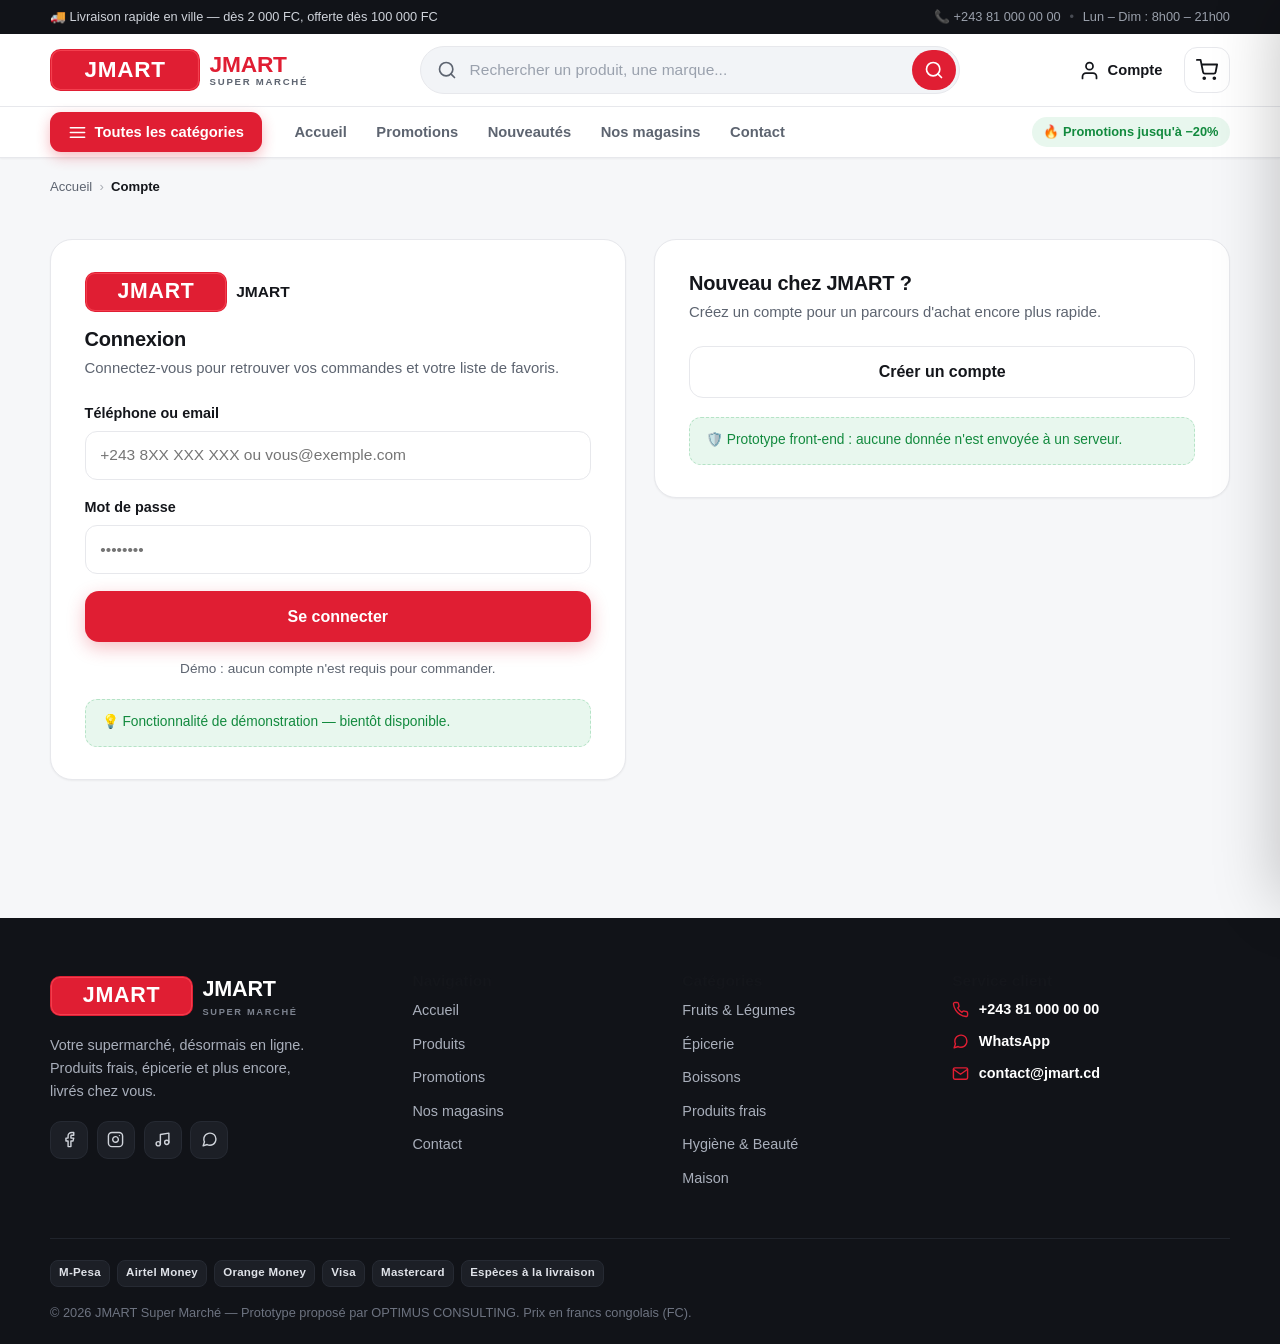
==== commit 5722a327: "Renommage JMARK en JMART + mention OPTIMUS CONSULTING au footer Nom du supermarche corrige partout (" ====
--- a/account.html
+++ b/account.html
@@ -2,10 +2,11 @@
 <html lang="fr">
 <head>
 <meta charset="UTF-8">
-<meta name="viewport" content="width=device-width, initial-scale=1.0">
-<title>JMARK — Connexion / Compte</title>
-<meta name="description" content="Espace client JMARK (démonstration).">
-<link rel="icon" href="assets/logo/logo.png">
+<meta name="viewport" content="width=device-width, initial-scale=1.0, viewport-fit=cover">
+<meta name="theme-color" content="#e01e33">
+<title>JMART — Connexion / Compte</title>
+<meta name="description" content="Espace client JMART (démonstration).">
+<link rel="icon" href="assets/logo/logo.svg">
 <link rel="stylesheet" href="css/base.css">
 <link rel="stylesheet" href="css/layout.css">
 <link rel="stylesheet" href="css/components.css">
@@ -28,8 +29,8 @@
       <svg viewBox="0 0 24 24" fill="none" stroke="currentColor" stroke-width="2" stroke-linecap="round" aria-hidden="true"><line x1="3" y1="6" x2="21" y2="6"></line><line x1="3" y1="12" x2="21" y2="12"></line><line x1="3" y1="18" x2="21" y2="18"></line></svg>
     </button>
     <a class="brand" href="index.html">
-      <img src="assets/logo/logo.png" alt="JMARK">
-      <span class="brand-text"><strong>JMARK</strong><small>SUPER MARCHÉ</small></span>
+      <img src="assets/logo/logo.svg" alt="JMART">
+      <span class="brand-text"><strong>JMART</strong><small>SUPER MARCHÉ</small></span>
     </a>
     <form class="header-search" data-header-search role="search" action="products.html">
       <svg viewBox="0 0 24 24" fill="none" stroke="currentColor" stroke-width="2" stroke-linecap="round" stroke-linejoin="round" aria-hidden="true"><circle cx="11" cy="11" r="8"></circle><line x1="21" y1="21" x2="16.65" y2="16.65"></line></svg>
@@ -114,7 +115,7 @@
   <div class="container">
     <div class="auth-layout">
       <div class="auth-card">
-        <div class="auth-brand"><img src="assets/logo/logo.png" alt="JMARK"><strong>JMARK</strong></div>
+        <div class="auth-brand"><img src="assets/logo/logo.svg" alt="JMART"><strong>JMART</strong></div>
         <h2>Connexion</h2>
         <p class="auth-sub">Connectez-vous pour retrouver vos commandes et votre liste de favoris.</p>
         <form id="accountForm" novalidate>
@@ -134,7 +135,7 @@
         <div class="auth-note">💡 Fonctionnalité de démonstration — bientôt disponible.</div>
       </div>
       <div class="auth-card">
-        <h2>Nouveau chez JMARK ?</h2>
+        <h2>Nouveau chez JMART ?</h2>
         <p class="auth-sub">Créez un compte pour un parcours d'achat encore plus rapide.</p>
         <a class="btn btn-outline btn-lg btn-block" href="#" id="accountSignupBtn">Créer un compte</a>
         <div class="auth-note">🛡️ Prototype front-end : aucune donnée n'est envoyée à un serveur.</div>
@@ -150,8 +151,8 @@
     <div class="footer-grid">
       <div>
         <div class="footer-brand">
-          <img src="assets/logo/logo.png" alt="JMARK">
-          <span><strong>JMARK</strong><small>SUPER MARCHÉ</small></span>
+          <img src="assets/logo/logo.svg" alt="JMART">
+          <span><strong>JMART</strong><small>SUPER MARCHÉ</small></span>
         </div>
         <p class="footer-desc">Votre supermarché, désormais en ligne. Produits frais, épicerie et plus encore, livrés chez vous.</p>
         <div class="socials">
@@ -187,7 +188,7 @@
         <ul class="footer-contact">
           <li><svg viewBox="0 0 24 24" fill="none" stroke="currentColor" stroke-width="2" stroke-linecap="round" stroke-linejoin="round"><path d="M22 16.92v3a2 2 0 0 1-2.18 2 19.79 19.79 0 0 1-8.63-3.07 19.5 19.5 0 0 1-6-6 19.79 19.79 0 0 1-3.07-8.67A2 2 0 0 1 4.11 2h3a2 2 0 0 1 2 1.72 12.84 12.84 0 0 0 .7 2.81 2 2 0 0 1-.45 2.11L8.09 9.91a16 16 0 0 0 6 6l1.27-1.27a2 2 0 0 1 2.11-.45 12.84 12.84 0 0 0 2.81.7A2 2 0 0 1 22 16.92z"></path></svg><a class="fc-hl" href="tel:+243810000000">+243 81 000 00 00</a></li>
           <li><svg viewBox="0 0 24 24" fill="none" stroke="currentColor" stroke-width="2" stroke-linecap="round" stroke-linejoin="round"><path d="M21 11.5a8.38 8.38 0 0 1-.9 3.8 8.5 8.5 0 0 1-7.6 4.7 8.38 8.38 0 0 1-3.8-.9L3 21l1.9-5.7a8.38 8.38 0 0 1-.9-3.8 8.5 8.5 0 0 1 4.7-7.6 8.38 8.38 0 0 1 3.8-.9h.5a8.48 8.48 0 0 1 8 8v.5z"></path></svg><a class="fc-hl" href="https://wa.me/243810000000">WhatsApp</a></li>
-          <li><svg viewBox="0 0 24 24" fill="none" stroke="currentColor" stroke-width="2" stroke-linecap="round" stroke-linejoin="round"><path d="M4 4h16c1.1 0 2 .9 2 2v12c0 1.1-.9 2-2 2H4c-1.1 0-2-.9-2-2V6c0-1.1.9-2 2-2z"></path><polyline points="22,6 12,13 2,6"></polyline></svg><a class="fc-hl" href="mailto:contact@jmark.cd">contact@jmark.cd</a></li>
+          <li><svg viewBox="0 0 24 24" fill="none" stroke="currentColor" stroke-width="2" stroke-linecap="round" stroke-linejoin="round"><path d="M4 4h16c1.1 0 2 .9 2 2v12c0 1.1-.9 2-2 2H4c-1.1 0-2-.9-2-2V6c0-1.1.9-2 2-2z"></path><polyline points="22,6 12,13 2,6"></polyline></svg><a class="fc-hl" href="mailto:contact@jmart.cd">contact@jmart.cd</a></li>
         </ul>
       </div>
     </div>
@@ -200,7 +201,7 @@
         <span class="pay-chip">Mastercard</span>
         <span class="pay-chip">Espèces à la livraison</span>
       </div>
-      <div class="footer-copy">© 2026 JMARK Super Marché — Prototype de démonstration. Prix en francs congolais (FC).</div>
+      <div class="footer-copy">© 2026 JMART Super Marché — Prototype proposé par OPTIMUS CONSULTING. Prix en francs congolais (FC).</div>
     </div>
   </div>
 </footer>
--- a/css/base.css
+++ b/css/base.css
@@ -1,5 +1,5 @@
 /* ============================================
-   JMARK SUPER MARCHÉ — Base : tokens, reset,
+   JMART SUPER MARCHÉ — Base : tokens, reset,
    typographie, boutons, formulaires, badges
    ============================================ */
 
@@ -7,7 +7,7 @@
   --c-bg:#f6f7f9;
   --c-surface:#ffffff;
   --c-surface-2:#f2f4f7;
-  --c-primary:#e01e33;            /* rouge JMARK */
+  --c-primary:#e01e33;            /* rouge JMART */
   --c-primary-dark:#b21226;
   --c-primary-soft:#fdeaec;
   --c-accent:#16a34a;             /* vert produits frais */
--- a/css/layout.css
+++ b/css/layout.css
@@ -1,5 +1,5 @@
 /* ============================================
-   JMARK — Layout : barre promo, header, hero,
+   JMART — Layout : barre promo, header, hero,
    sections, footer, nav basse, drawer, toast
    ============================================ */
 
@@ -339,4 +339,34 @@
   .bottom-nav{display:flex}
   body{padding-bottom:66px}
   .toast{bottom:80px}
+}
+
+/* ---------- Tablette/desktop : footer adaptatif ---------- */
+@media (max-width:980px){
+  .footer-grid{grid-template-columns:1fr 1fr;gap:1.8rem}
+}
+
+/* ---------- Téléphone : recherche en pleine largeur ---------- */
+@media (max-width:560px){
+  :root{--header-h:122px}
+  .header-main{height:auto;flex-wrap:wrap;row-gap:8px;padding:.55rem 0}
+  .header-search{order:99;flex-basis:100%;max-width:none;margin:0 0 2px}
+  .hero{min-height:400px}
+}
+
+/* ---------- Très petit écran ---------- */
+@media (max-width:480px){
+  .container{padding-left:16px;padding-right:16px}
+  .topbar-inner{min-height:30px;font-size:.74rem}
+  .topbar-contact{display:none}
+  .footer-grid{grid-template-columns:1fr;gap:1.5rem}
+  .footer-contact li{font-size:.86rem}
+  .hero{min-height:360px}
+  .hero-content{padding:3.4rem 0}
+  .hero-content h1{font-size:1.9rem}
+  .hero-dots{left:16px;bottom:14px}
+  .section{padding:2.1rem 0}
+  .section-head{margin-bottom:1.1rem}
+  .cta-band{padding:1.6rem 1.3rem}
+  .bottom-nav{padding:4px 6px calc(4px + env(safe-area-inset-bottom))}
 }
--- a/css/components.css
+++ b/css/components.css
@@ -1,5 +1,5 @@
 /* ============================================
-   JMARK — Composants : cartes, quantité, étapes,
+   JMART — Composants : cartes, quantité, étapes,
    résumés, états vides
    ============================================ */
 
@@ -290,4 +290,16 @@
   .cart-item-total{margin-left:0;width:100%}
   .features{grid-template-columns:1fr 1fr;gap:.8rem}
   .hero{min-height:400px}
+  .drawer-remove{width:36px;height:36px}
+}
+@media (max-width:480px){
+  .category-grid{grid-template-columns:repeat(2,1fr)}
+  .features{grid-template-columns:1fr}
+  .product-grid{gap:.6rem}
+  .product-card-body{padding:.65rem .7rem .8rem}
+  .cart-item{padding:.8rem;gap:.75rem}
+  .cart-item-thumb{width:76px;height:76px}
+  .store-card{padding:1.05rem}
+  .pay-options{gap:.6rem}
+  .checkout-layout,.payment-layout{gap:1.2rem}
 }
--- a/css/pages.css
+++ b/css/pages.css
@@ -1,5 +1,5 @@
 /* ============================================
-   JMARK — Pages spécifiques + responsive fin
+   JMART — Pages spécifiques + responsive fin
    ============================================ */
 
 /* ---------- Fil d'Ariane ---------- */
@@ -96,4 +96,28 @@
   .product-card-name{font-size:.88rem}
   .price-now{font-size:1.05rem}
   .btn-card-add{font-size:.82rem}
+}
+
+/* ---------- Finitions mobile ---------- */
+@media (max-width:640px){
+  input,select,textarea{font-size:16px}
+}
+@media (max-width:560px){
+  .breadcrumbs{padding:.9rem 0 0;font-size:.78rem}
+  .steps{padding:1.1rem 0 .2rem}
+  .shop-toolbar{gap:.55rem}
+  .results-bar{margin:.8rem 0 .9rem}
+  .pd-addrow .btn{flex:1}
+  .pd-addrow .qty{width:100%;justify-content:space-between}
+  .pd-addrow .qty button{width:54px}
+  .pd-trust{gap:.6rem}
+}
+@media (max-width:480px){
+  .checkout-form{padding:1.15rem 1rem}
+  .auth-card{padding:1.4rem 1.1rem}
+  .empty-state{padding:2.4rem 1rem}
+  .confirm-hero{padding:2.1rem 1.1rem 1.8rem}
+  .confirm-body{gap:1rem}
+  .page-intro{padding:1.5rem 0 .3rem}
+  .card-pad{padding:1.1rem 1.1rem}
 }
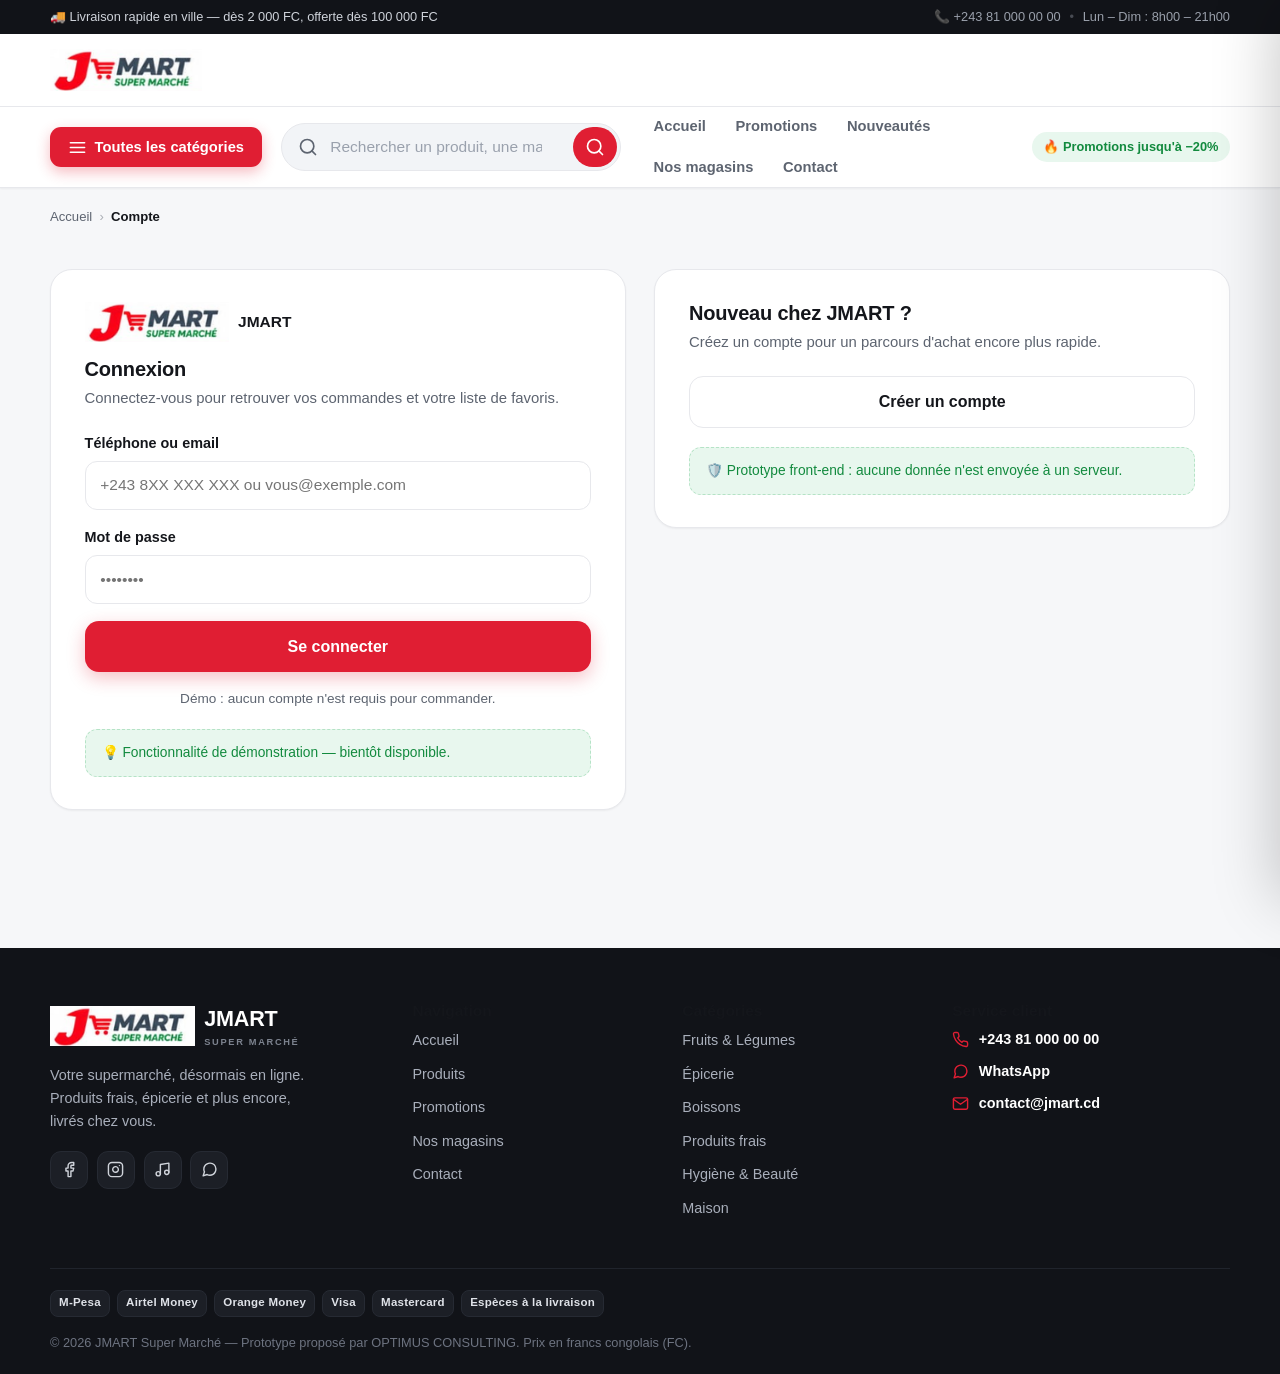
==== commit 566702ca: "Header : recherche dans la barre de menu, suppression icones compte/panier et nom de marque, logo fo" ====
--- a/account.html
+++ b/account.html
@@ -6,7 +6,7 @@
 <meta name="theme-color" content="#e01e33">
 <title>JMART — Connexion / Compte</title>
 <meta name="description" content="Espace client JMART (démonstration).">
-<link rel="icon" href="assets/logo/logo.svg">
+<link rel="icon" href="assets/logo/logo.png">
 <link rel="stylesheet" href="css/base.css">
 <link rel="stylesheet" href="css/layout.css">
 <link rel="stylesheet" href="css/components.css">
@@ -29,26 +29,15 @@
       <svg viewBox="0 0 24 24" fill="none" stroke="currentColor" stroke-width="2" stroke-linecap="round" aria-hidden="true"><line x1="3" y1="6" x2="21" y2="6"></line><line x1="3" y1="12" x2="21" y2="12"></line><line x1="3" y1="18" x2="21" y2="18"></line></svg>
     </button>
     <a class="brand" href="index.html">
-      <img src="assets/logo/logo.svg" alt="JMART">
-      <span class="brand-text"><strong>JMART</strong><small>SUPER MARCHÉ</small></span>
+      <img src="assets/logo/logo.png" alt="JMART">
     </a>
-    <form class="header-search" data-header-search role="search" action="products.html">
+    <form class="header-search m-search" data-header-search role="search" action="products.html">
       <svg viewBox="0 0 24 24" fill="none" stroke="currentColor" stroke-width="2" stroke-linecap="round" stroke-linejoin="round" aria-hidden="true"><circle cx="11" cy="11" r="8"></circle><line x1="21" y1="21" x2="16.65" y2="16.65"></line></svg>
       <input type="search" name="q" placeholder="Rechercher un produit, une marque..." aria-label="Rechercher un produit">
       <button type="submit" aria-label="Lancer la recherche">
         <svg viewBox="0 0 24 24" fill="none" stroke="currentColor" stroke-width="2" stroke-linecap="round" stroke-linejoin="round" aria-hidden="true"><circle cx="11" cy="11" r="8"></circle><line x1="21" y1="21" x2="16.65" y2="16.65"></line></svg>
       </button>
     </form>
-    <div class="header-actions">
-      <a class="header-link" href="account.html">
-        <svg viewBox="0 0 24 24" fill="none" stroke="currentColor" stroke-width="2" stroke-linecap="round" stroke-linejoin="round" aria-hidden="true"><path d="M20 21v-2a4 4 0 0 0-4-4H8a4 4 0 0 0-4 4v2"></path><circle cx="12" cy="7" r="4"></circle></svg>
-        <span>Compte</span>
-      </a>
-      <button class="cart-btn" id="cartOpen" type="button" aria-label="Ouvrir le panier">
-        <svg viewBox="0 0 24 24" fill="none" stroke="currentColor" stroke-width="2" stroke-linecap="round" stroke-linejoin="round" aria-hidden="true"><circle cx="9" cy="21" r="1"></circle><circle cx="20" cy="21" r="1"></circle><path d="M1 1h4l2.68 13.39a2 2 0 0 0 2 1.61h9.72a2 2 0 0 0 2-1.61L23 6H6"></path></svg>
-        <b class="cart-count" data-cart-count>0</b>
-      </button>
-    </div>
   </div>
   <div class="header-nav">
     <div class="container header-nav-inner">
@@ -63,6 +52,13 @@
           <a class="cat-menu-all" href="products.html">Voir tout le catalogue</a>
         </div>
       </div>
+      <form class="header-search d-search" data-header-search role="search" action="products.html">
+        <svg viewBox="0 0 24 24" fill="none" stroke="currentColor" stroke-width="2" stroke-linecap="round" stroke-linejoin="round" aria-hidden="true"><circle cx="11" cy="11" r="8"></circle><line x1="21" y1="21" x2="16.65" y2="16.65"></line></svg>
+        <input type="search" name="q" placeholder="Rechercher un produit, une marque..." aria-label="Rechercher un produit">
+        <button type="submit" aria-label="Lancer la recherche">
+          <svg viewBox="0 0 24 24" fill="none" stroke="currentColor" stroke-width="2" stroke-linecap="round" stroke-linejoin="round" aria-hidden="true"><circle cx="11" cy="11" r="8"></circle><line x1="21" y1="21" x2="16.65" y2="16.65"></line></svg>
+        </button>
+      </form>
       <nav class="main-nav" id="mainNav" aria-label="Navigation principale">
         <div class="main-nav-links">
           <a class="nav-link is-active" data-nav="home" href="index.html">Accueil</a>
@@ -115,7 +111,7 @@
   <div class="container">
     <div class="auth-layout">
       <div class="auth-card">
-        <div class="auth-brand"><img src="assets/logo/logo.svg" alt="JMART"><strong>JMART</strong></div>
+        <div class="auth-brand"><img src="assets/logo/logo.png" alt="JMART"><strong>JMART</strong></div>
         <h2>Connexion</h2>
         <p class="auth-sub">Connectez-vous pour retrouver vos commandes et votre liste de favoris.</p>
         <form id="accountForm" novalidate>
@@ -151,7 +147,7 @@
     <div class="footer-grid">
       <div>
         <div class="footer-brand">
-          <img src="assets/logo/logo.svg" alt="JMART">
+          <img src="assets/logo/logo.png" alt="JMART">
           <span><strong>JMART</strong><small>SUPER MARCHÉ</small></span>
         </div>
         <p class="footer-desc">Votre supermarché, désormais en ligne. Produits frais, épicerie et plus encore, livrés chez vous.</p>
--- a/css/layout.css
+++ b/css/layout.css
@@ -28,9 +28,6 @@
 
 .brand{display:flex;align-items:center;gap:.6rem;margin-right:.4rem}
 .brand img{height:42px;width:auto}
-.brand-text{display:flex;flex-direction:column;line-height:1.05}
-.brand-text strong{font-size:1.42rem;font-weight:900;letter-spacing:-.01em;color:var(--c-primary)}
-.brand-text small{font-size:.6rem;font-weight:750;letter-spacing:.18em;color:var(--c-muted)}
 
 .header-search{
   flex:1;max-width:540px;margin-left:auto;display:flex;align-items:center;
@@ -53,28 +50,9 @@
 .header-search button:hover{background:var(--c-primary-dark)}
 .header-search button svg{color:#fff}
 
-.header-actions{display:flex;align-items:center;gap:.55rem;margin-left:auto}
-.header-link{
-  display:flex;align-items:center;gap:.5rem;padding:.55rem .8rem;border-radius:12px;
-  color:var(--c-text);font-weight:650;font-size:.92rem;transition:background-color .15s,color .15s;
-}
-.header-link svg{width:21px;height:21px}
-.header-link:hover{background:var(--c-primary-soft);color:var(--c-primary)}
-
-.cart-btn{
-  position:relative;display:inline-flex;align-items:center;justify-content:center;
-  width:46px;height:46px;border-radius:13px;border:1px solid var(--c-border);
-  background:#fff;color:var(--c-text);transition:border-color .15s,color .15s,box-shadow .15s;
-}
-.cart-btn:hover{border-color:var(--c-primary);color:var(--c-primary);box-shadow:var(--shadow-sm)}
-.cart-btn svg{width:22px;height:22px}
-.cart-count{
-  position:absolute;top:-6px;right:-8px;min-width:21px;height:21px;padding:0 5px;
-  border-radius:999px;background:var(--c-primary);color:#fff;
-  font-size:.72rem;font-weight:800;display:flex;align-items:center;justify-content:center;
-  border:2px solid #fff;line-height:1;
-}
-.cart-count.is-hidden{display:none}
+/* Recherche : version tablette/téléphone (masquée sur desktop) et version barre de menu */
+.header-search.m-search{display:none}
+.header-search.d-search{flex:0 1 340px;max-width:340px;min-width:180px;margin-left:0}
 
 /* ---------- Navigation secondaire (desktop) ---------- */
 .header-nav{background:#fff;border-top:1px solid var(--c-border);display:block}
@@ -313,14 +291,16 @@
 .toast .toast-go:hover{color:#fff}
 
 /* ---------- Responsive header ---------- */
+@media (max-width:1249px){
+  .header-chip{display:none}
+}
 @media (max-width:920px){
   :root{--header-h:60px}
   .menu-btn{display:inline-flex}
   .brand img{height:36px}
-  .brand-text small{display:none}
   .header-search{margin-left:0}
-  .header-link span{display:none}
-  .header-link{padding:.55rem}
+  .header-search.m-search{display:flex}
+  .header-search.d-search{display:none}
   .header-nav{display:none}
 
   .main-nav{
